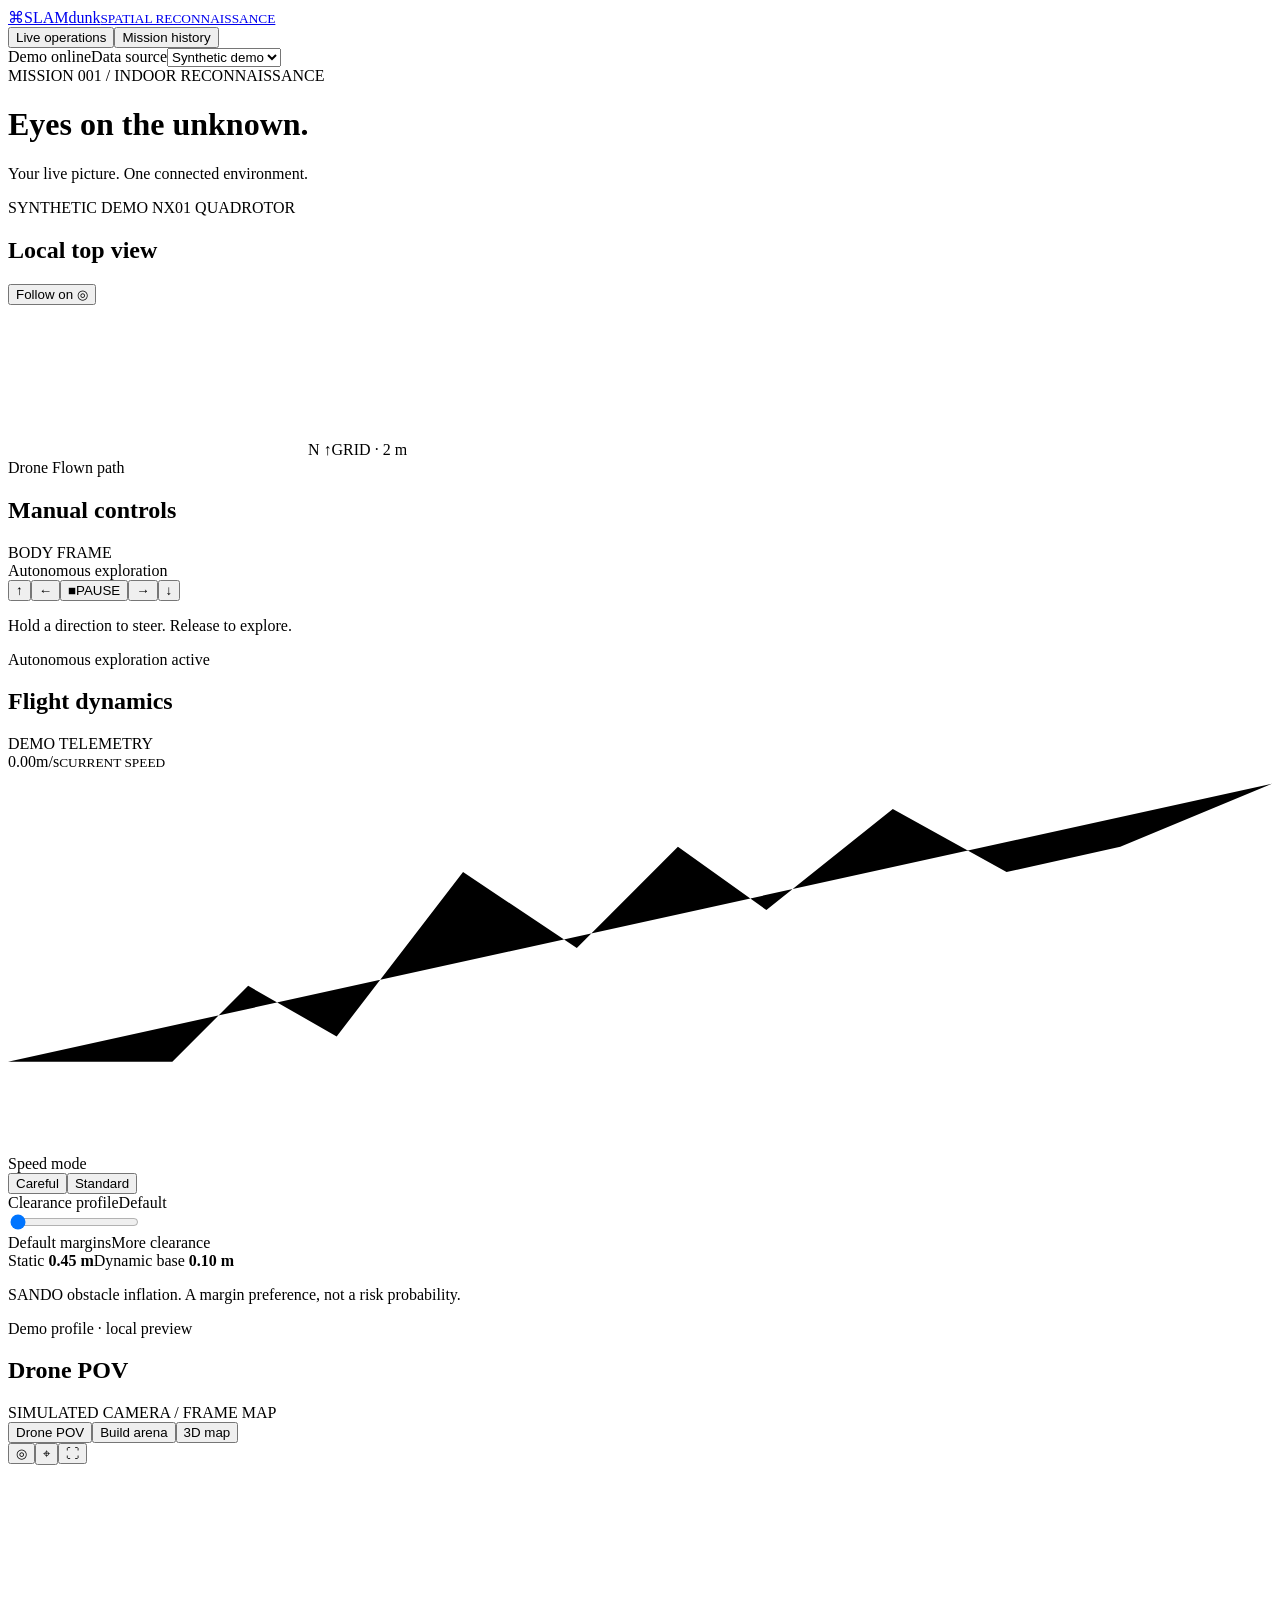
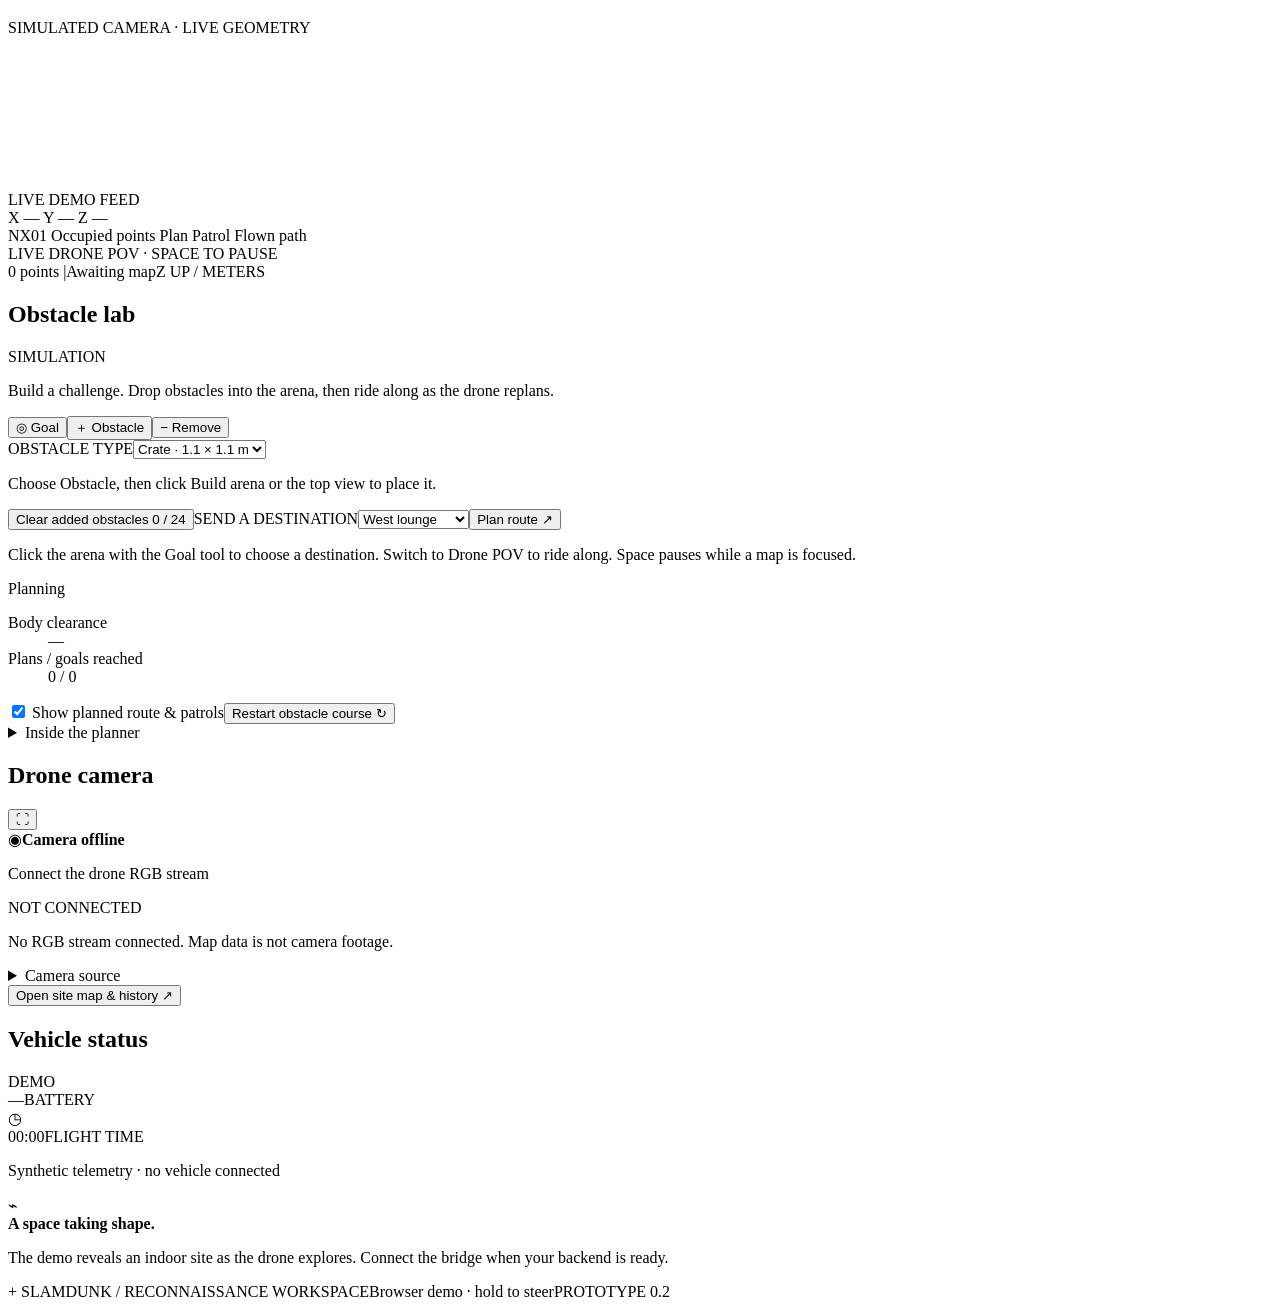
==== integration/slam_dunk_bridge/slam_dunk_bridge/web/dashboard.html @ e77dd9b2 "demo model" ====
<!doctype html>
<html lang="en">
<head>
  <meta charset="utf-8">
  <meta name="viewport" content="width=device-width, initial-scale=1">
  <meta name="theme-color" content="#101719">
  <title>SLAMdunk · Mission control</title>
  <link rel="stylesheet" href="/styles.css">
</head>
<body>
<div class="app-shell">
  <header class="app-header">
    <a class="brand" href="/" aria-label="SLAMdunk mission control home"><span class="brand-symbol" aria-hidden="true">⌘</span><span>SLAM<span class="brand-light">dunk</span><small>SPATIAL RECONNAISSANCE</small></span></a>
    <nav class="view-nav" aria-label="Mission views"><button id="live-tab" class="nav-tab active" aria-pressed="true">Live operations</button><button id="history-tab" class="nav-tab" aria-pressed="false">Mission history <span class="nav-dot"></span></button></nav>
    <div class="header-right"><span id="connection" class="connection"><i></i> Demo online</span><label class="source-select"><span class="sr-only">Data source</span><select id="source"><option value="demo">Synthetic demo</option><option value="live">Live bridge</option></select></label></div>
  </header>

  <div class="mission-heading"><div><div class="eyebrow"><span class="lime-dot"></span> MISSION 001 <span class="slash">/</span> INDOOR RECONNAISSANCE</div><h1 id="screen-title">Eyes on the unknown.</h1><p id="screen-subtitle">Your live picture. One connected environment.</p></div><div class="mission-badges"><span class="badge demo-badge" id="source-badge">SYNTHETIC DEMO</span><span class="badge"><i class="vehicle-dot"></i> NX01 <span class="muted">QUADROTOR</span></span></div></div>

  <main id="live-screen" class="live-layout" aria-label="Live operations">
    <aside class="left-column">
      <section class="panel top-panel"><div class="panel-heading"><h2>Local top view</h2><button id="top-follow" class="text-button" aria-pressed="true">Follow on <span>◎</span></button></div><div class="top-canvas-wrap"><canvas id="top-canvas" tabindex="0" aria-label="Overhead map. Click to use the selected goal or obstacle tool; drag to pan; scroll to zoom."></canvas><span class="canvas-corner">N ↑</span><span class="scale-label">GRID · 2 m</span></div><div class="panel-foot"><span><i class="legend-dot coral"></i> Drone</span><span><i class="legend-line"></i> Flown path</span></div></section>
      <section class="panel controls-panel"><div class="panel-heading"><h2>Manual controls</h2><span class="tiny muted">BODY FRAME</span></div><div class="steering-mode"><span class="lime-dot"></span><span id="exploration-mode">Autonomous exploration</span></div><div class="dpad" role="group" aria-label="Directional movement controls"><button data-direction="forward" class="move forward" aria-label="Move forward">↑</button><button data-direction="left" class="move left" aria-label="Move left">←</button><button id="stop" class="stop" aria-label="Pause exploration"><span aria-hidden="true">&#9632;</span><span id="pause-label">PAUSE</span></button><button data-direction="right" class="move right" aria-label="Move right">→</button><button data-direction="backward" class="move backward" aria-label="Move backward">↓</button></div><p class="control-help" id="control-help">Hold a direction to steer. Release to explore.</p><div id="command-status" class="command-status" role="status" aria-live="polite">Autonomous exploration active</div></section>
      <section class="panel speed-panel"><div class="panel-heading"><h2>Flight dynamics</h2><span class="tiny muted" id="speed-source">DEMO TELEMETRY</span></div><div class="speed-reading"><span id="speed">0.00</span><span class="speed-unit">m/s<small>CURRENT SPEED</small></span><svg viewBox="0 0 100 30" aria-hidden="true"><path d="M0 23 H13 L19 17 L26 21 L36 8 L45 14 L53 6 L60 11 L70 3 L79 8 L88 6 L100 1"/></svg></div><div class="control-row"><span>Speed mode</span><div class="segmented small" role="group" aria-label="Preferred demo speed"><button id="speed-slow" class="selected" aria-pressed="true">Careful</button><button id="speed-standard" aria-pressed="false">Standard</button></div></div><div class="margin-heading"><label for="margin">Clearance profile</label><output id="margin-value" for="margin">Default</output></div><input id="margin" type="range" min="0" max="100" value="0" step="1" aria-describedby="margin-description"><div class="range-labels"><span>Default margins</span><span>More clearance</span></div><div class="margin-values"><span>Static <strong id="static-margin">0.45 m</strong></span><span>Dynamic base <strong id="dynamic-margin">0.10 m</strong></span></div><p id="margin-description" class="microcopy">SANDO obstacle inflation. A margin preference, not a risk probability.</p><span id="profile-status" class="profile-status">Demo profile · local preview</span></section>
    </aside>

    <section class="panel main-viewer" id="main-viewer-panel"><div class="panel-heading viewer-heading"><div><h2 id="viewer-title">Drone POV</h2><span class="tiny muted"><span id="viewer-kind">SIMULATED CAMERA</span> <span class="slash">/</span> FRAME <span id="frame">MAP</span></span></div><div class="viewer-toolbar"><div class="segmented small" id="simulation-views" role="group" aria-label="Simulation view"><button id="view-pov" class="selected" aria-pressed="true">Drone POV</button><button id="view-arena" aria-pressed="false">Build arena</button><button id="view-map" aria-pressed="false">3D map</button></div><button id="main-follow" class="icon-button active" aria-pressed="true" title="Follow drone" aria-label="Follow drone">◎</button><button id="main-fit" class="icon-button" title="Fit map" aria-label="Fit main map">⌖</button><button id="main-fullscreen" class="icon-button" title="Expand viewer" aria-label="Expand main viewer">⛶</button></div></div><div class="main-canvas-wrap" id="main-canvas-wrap"><canvas id="pov-canvas" tabindex="0" aria-label="Synthetic first-person drone view rendered from the obstacle simulation"></canvas><div id="pov-label" class="pov-label">SIMULATED CAMERA · LIVE GEOMETRY</div><canvas id="main-canvas" tabindex="0" aria-label="Interactive three dimensional map. Drag to orbit; shift drag to pan; scroll to zoom. Arrow keys orbit when focused."></canvas><div class="scene-chip"><i></i><span id="scene-state">LIVE DEMO FEED</span></div><div class="coordinate-chip" id="coordinates">X — <span>Y —</span> Z —</div><div id="empty-state" class="empty-state" hidden><span>◎</span><h3>Waiting for geometry</h3><p>Map and drone updates will appear here.</p></div><div class="scene-legend"><span><i class="legend-dot coral"></i> NX01</span><span><i class="legend-dot mint"></i> Occupied points</span><span><i class="legend-dot" style="background:#78dbea"></i> Plan</span><span><i class="legend-dot" style="background:#ffbd6b"></i> Patrol</span><span><i class="legend-line"></i> Flown path</span></div><div class="orbit-hint" id="viewer-hint">LIVE DRONE POV · SPACE TO PAUSE</div></div><div class="viewer-footer"><span><i class="lime-dot"></i> <span id="point-count">0</span> points <span class="footer-divider">|</span><span id="map-freshness">Awaiting map</span></span><span class="tiny">Z UP <span class="slash">/</span> METERS</span></div></section>

    <aside class="right-column">
      <section class="panel planner-panel" id="planner-panel"><div class="panel-heading"><h2>Obstacle lab</h2><span class="badge demo-badge">SIMULATION</span></div><div class="planner-content"><p class="planner-intro">Build a challenge. Drop obstacles into the arena, then ride along as the drone replans.</p><div class="editor-tools" role="group" aria-label="Arena editing tool"><button id="tool-goal" class="selected" aria-pressed="true">◎ Goal</button><button id="tool-add" aria-pressed="false">＋ Obstacle</button><button id="tool-remove" aria-pressed="false">− Remove</button></div><label for="obstacle-kind" class="tiny muted">OBSTACLE TYPE</label><select id="obstacle-kind"><option value="crate">Crate · 1.1 × 1.1 m</option><option value="barrier">Barrier · 3 × 0.6 m</option></select><p class="microcopy" id="editor-help">Choose Obstacle, then click Build arena or the top view to place it.</p><button id="clear-obstacles" class="wide-link">Clear added obstacles <span id="obstacle-count">0 / 24</span></button><label for="mission-goal" class="tiny muted">SEND A DESTINATION</label><select id="mission-goal"><option value="1">West lounge</option><option value="2">North passage</option><option value="3">East workshop</option><option value="4">South storage</option><option value="5">South passage</option></select><button id="send-goal" class="lab-primary">Plan route ↗</button><p class="microcopy">Click the arena with the Goal tool to choose a destination. Switch to Drone POV to ride along. Space pauses while a map is focused.</p><div class="planner-status" id="planner-status" role="status">Planning</div><dl class="planner-metrics"><div><dt>Body clearance</dt><dd id="planner-clearance">—</dd></div><div><dt>Plans / goals reached</dt><dd id="planner-count">0 / 0</dd></div></dl><label class="planner-toggle"><input id="show-plan" type="checkbox" checked> Show planned route &amp; patrols</label><button id="reset-lab" class="wide-link">Restart obstacle course <span>↻</span></button><details class="planner-math"><summary>Inside the planner</summary><p>Inflated A* finds a spatial route. Cubic segments use p(u) = p₀ + (3u² − 2u³)Δp, with duration bounded by velocity, acceleration and jerk. Swept checks preview moving obstacles 0.7 s ahead. Synthetic patrols yield when the vehicle enters their clearance boundary.</p><p>SANDO math approximation in 2D at flight altitude. Stop-to-stop segments have acceleration discontinuities at joins. This browser does not run the ROS/Gurobi optimizer.</p></details></div></section>
      <section class="panel camera-panel"><div class="panel-heading"><h2>Drone camera</h2><button id="camera-fullscreen" class="icon-button" aria-label="Expand drone camera">&#9974;</button></div><div class="camera-view" id="camera-view"><img id="camera-image" alt="Drone RGB camera stream" hidden><div id="camera-empty" class="camera-empty"><span aria-hidden="true">&#9673;</span><strong>Camera offline</strong><p>Connect the drone RGB stream</p></div><span id="camera-state" class="camera-state" role="status">NOT CONNECTED</span></div><p id="camera-note" class="camera-note">No RGB stream connected. Map data is not camera footage.</p><details class="camera-config"><summary>Camera source</summary><form id="camera-form"><label for="camera-url">RGB stream URL</label><input id="camera-url" type="url" placeholder="http://robot:8081/stream?topic=..." maxlength="2048"><div><button id="camera-connect" type="submit">Connect feed</button><button id="camera-disconnect" type="button">Disconnect</button></div></form></details><button id="open-history" class="wide-link">Open site map &amp; history <span>&#8599;</span></button></section>
      <section class="panel vehicle-panel"><div class="panel-heading"><h2>Vehicle status</h2><span class="vehicle-indicator" id="vehicle-status">DEMO</span></div><div class="battery-row"><span class="battery-icon" aria-hidden="true"><i id="battery-fill"></i></span><div><span class="metric" id="battery">—</span><span class="metric-caption">BATTERY</span></div></div><div class="vehicle-divider"></div><div class="flight-row"><span class="clock-icon" aria-hidden="true">◷</span><div><span class="metric time-metric" id="flight-time">00:00</span><span class="metric-caption">FLIGHT TIME</span></div></div><p class="microcopy" id="vehicle-note">Synthetic telemetry · no vehicle connected</p></section>
      <section class="connection-note"><span class="note-icon">⌁</span><div><strong id="data-title">A space taking shape.</strong><p id="data-note">The demo reveals an indoor site as the drone explores. Connect the bridge when your backend is ready.</p></div></section>
    </aside>
  </main>

  <main id="history-screen" class="history-layout" aria-label="Mission history" hidden>
    <section class="panel history-viewer" id="history-viewer-panel"><div class="panel-heading viewer-heading"><div><h2>Recorded environment</h2><span class="tiny muted">SAMPLED OCCUPANCY <span class="slash">/</span> SESSION HISTORY</span></div><div class="viewer-toolbar"><div class="segmented small"><button id="history-2d" class="selected" aria-pressed="true">2D</button><button id="history-3d" aria-pressed="false">3D</button></div><button id="history-fit" class="icon-button" aria-label="Fit history map">⌖</button><button id="history-fullscreen" class="icon-button" aria-label="Expand history map">⛶</button></div></div><div class="history-canvas-wrap"><canvas id="history-canvas" tabindex="0" aria-label="Historical map synchronized with the mission timeline. Drag to pan or orbit; scroll to zoom."></canvas><span id="history-chip" class="scene-chip">LATEST RECORDED FRAME</span><div class="scene-legend"><span><i class="legend-dot coral"></i> Recorded pose</span><span><i class="legend-line"></i> Flown path</span></div></div><div class="timeline"><div class="timeline-heading"><div><span class="tiny muted">MISSION TIMELINE</span><strong id="replay-time">00:00</strong></div><button id="return-live" class="text-button">Return to live ↗</button></div><input id="timeline" type="range" min="0" max="1" value="1" step="1" aria-label="Replay timestamp"><div class="timeline-ticks"><span>SESSION START</span><span id="history-duration">00:00 recorded</span><span>LATEST FRAME</span></div><div class="playback-controls"><button id="playback" class="play-button" aria-label="Play recorded mission">▶ <span>Play recording</span></button><span id="recording-count">0 recorded frames</span><span class="recording-label"><i class="lime-dot"></i> Recording locally</span></div></div></section>
    <aside class="history-sidebar"><section class="panel history-details"><div class="panel-heading"><h2>Frame details</h2><span class="tiny muted">NX01</span></div><dl><div><dt>Timestamp</dt><dd id="detail-time">—</dd></div><div><dt>Position · meters</dt><dd id="detail-position">—</dd></div><div><dt>Recorded points</dt><dd id="detail-points">0</dd></div><div><dt>Coordinate frame</dt><dd id="detail-frame">map</dd></div><div><dt>Source</dt><dd id="detail-source">Synthetic demo</dd></div></dl></section><section class="history-explainer"><span class="history-number">01 /</span><h3>Every turn.<br>A clearer picture.</h3><p>Scrub through this session to inspect the environment and the drone’s recorded path together.</p><p>History is bounded to this browser session. Recorded occupancy can include objects that later moved.</p><span class="badge">GEOMETRY REPLAY · NO CAMERA VIDEO</span></section></aside>
  </main>

  <footer class="app-footer"><span><span class="footer-cross">+</span> SLAMDUNK <span class="footer-divider">/</span> RECONNAISSANCE WORKSPACE</span><span id="footer-status">Browser demo · hold to steer</span><span class="footer-version">PROTOTYPE 0.2</span></footer>
</div>
<div id="toast" class="toast" role="status" aria-live="polite" hidden></div>
<script type="module" src="/app.mjs"></script>
</body>
</html>
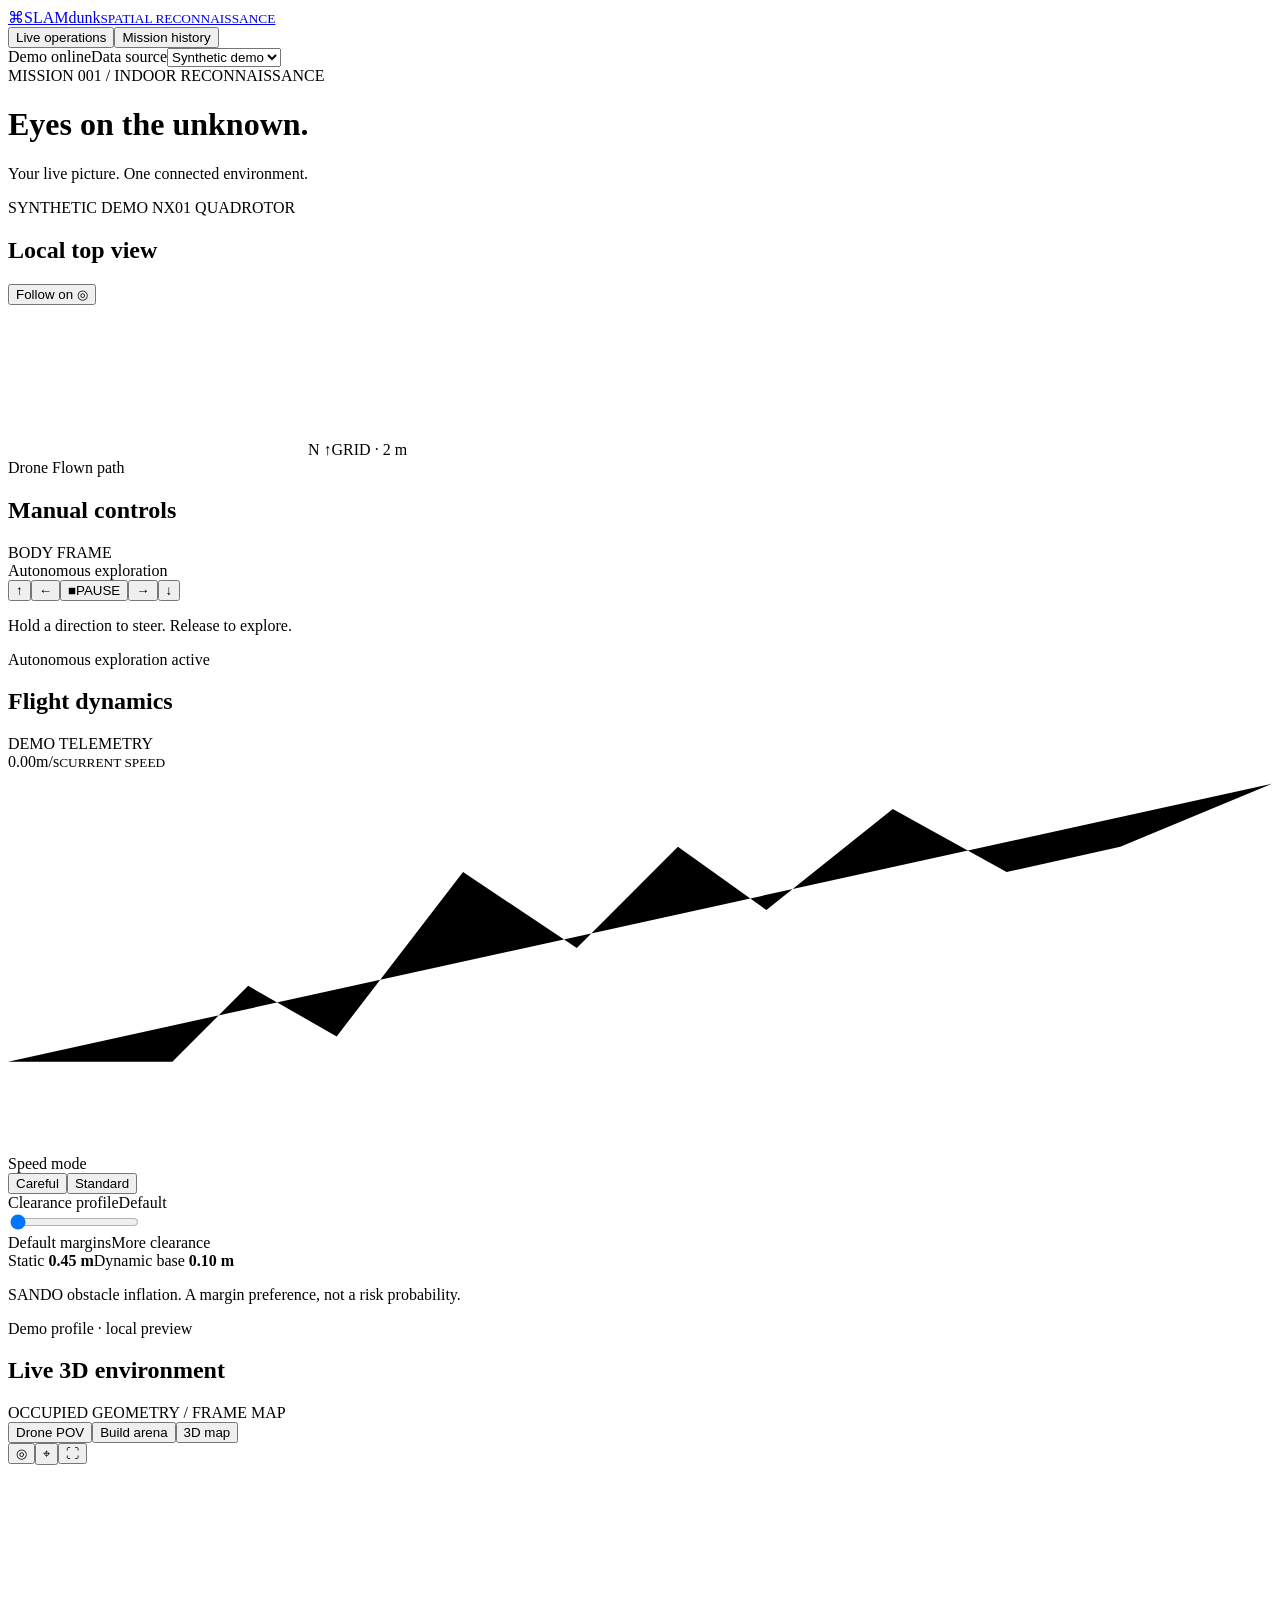
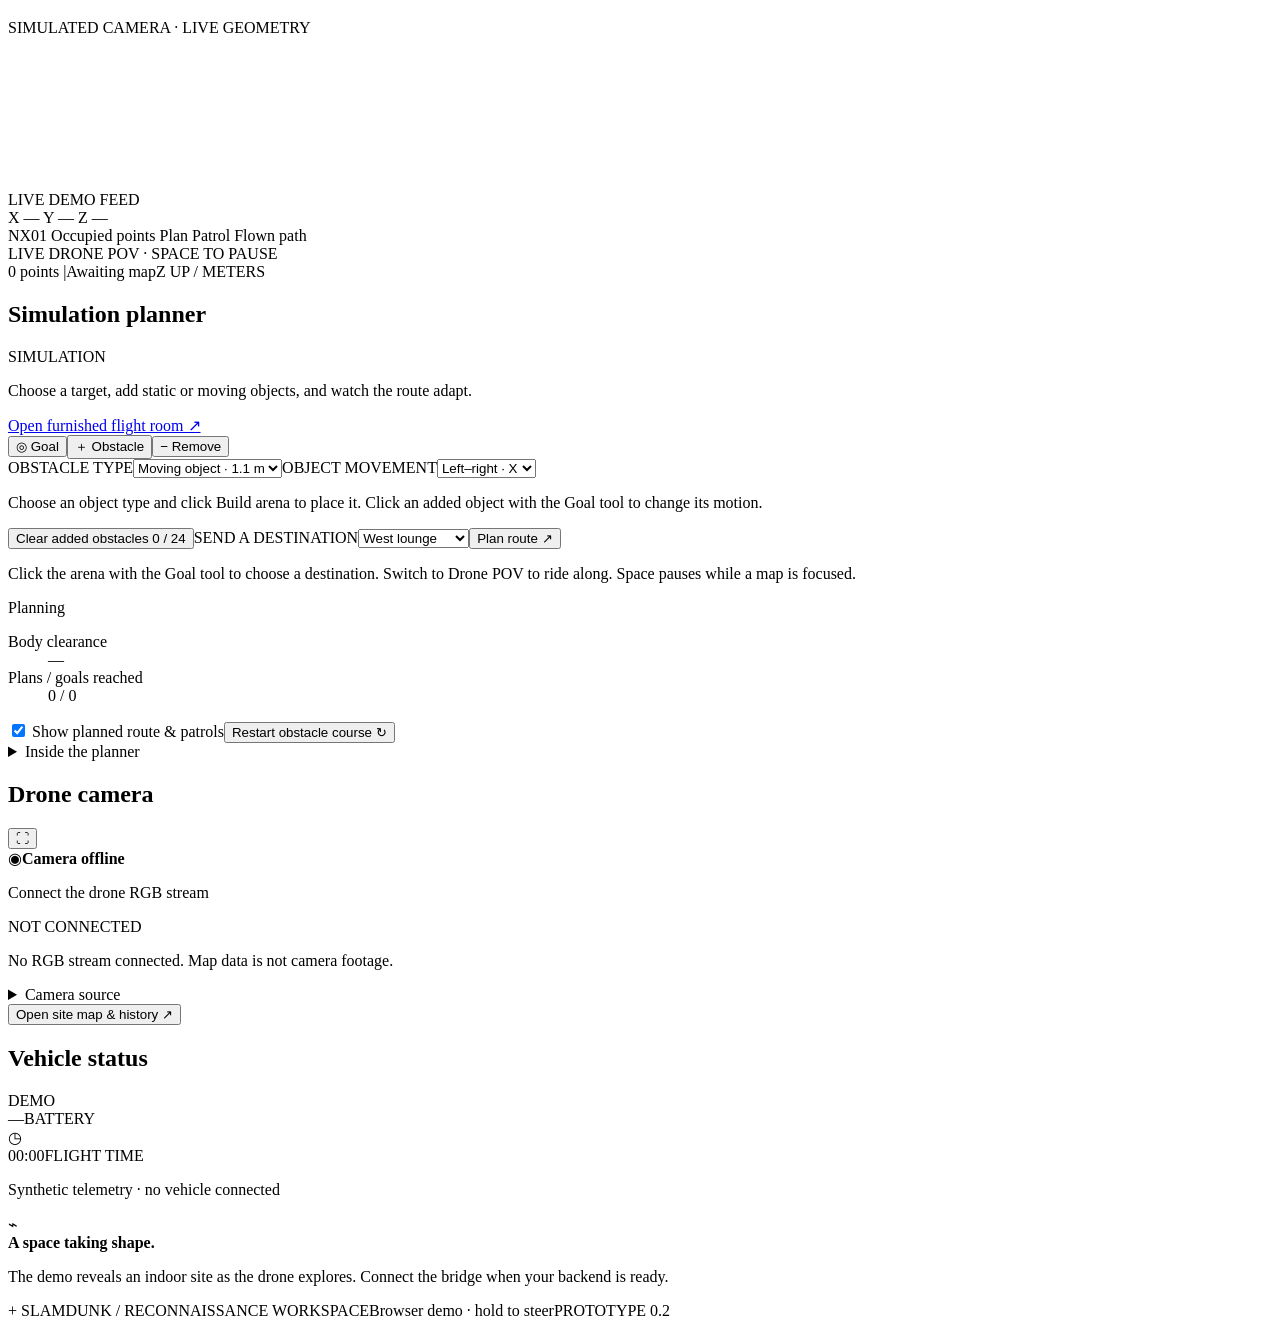
==== commit 27572160: "Combine Nachi dashboard with Rishi simulation and exploration" ====
--- a/integration/slam_dunk_bridge/slam_dunk_bridge/web/dashboard.html
+++ b/integration/slam_dunk_bridge/slam_dunk_bridge/web/dashboard.html
@@ -24,11 +24,11 @@
       <section class="panel speed-panel"><div class="panel-heading"><h2>Flight dynamics</h2><span class="tiny muted" id="speed-source">DEMO TELEMETRY</span></div><div class="speed-reading"><span id="speed">0.00</span><span class="speed-unit">m/s<small>CURRENT SPEED</small></span><svg viewBox="0 0 100 30" aria-hidden="true"><path d="M0 23 H13 L19 17 L26 21 L36 8 L45 14 L53 6 L60 11 L70 3 L79 8 L88 6 L100 1"/></svg></div><div class="control-row"><span>Speed mode</span><div class="segmented small" role="group" aria-label="Preferred demo speed"><button id="speed-slow" class="selected" aria-pressed="true">Careful</button><button id="speed-standard" aria-pressed="false">Standard</button></div></div><div class="margin-heading"><label for="margin">Clearance profile</label><output id="margin-value" for="margin">Default</output></div><input id="margin" type="range" min="0" max="100" value="0" step="1" aria-describedby="margin-description"><div class="range-labels"><span>Default margins</span><span>More clearance</span></div><div class="margin-values"><span>Static <strong id="static-margin">0.45 m</strong></span><span>Dynamic base <strong id="dynamic-margin">0.10 m</strong></span></div><p id="margin-description" class="microcopy">SANDO obstacle inflation. A margin preference, not a risk probability.</p><span id="profile-status" class="profile-status">Demo profile · local preview</span></section>
     </aside>
 
-    <section class="panel main-viewer" id="main-viewer-panel"><div class="panel-heading viewer-heading"><div><h2 id="viewer-title">Drone POV</h2><span class="tiny muted"><span id="viewer-kind">SIMULATED CAMERA</span> <span class="slash">/</span> FRAME <span id="frame">MAP</span></span></div><div class="viewer-toolbar"><div class="segmented small" id="simulation-views" role="group" aria-label="Simulation view"><button id="view-pov" class="selected" aria-pressed="true">Drone POV</button><button id="view-arena" aria-pressed="false">Build arena</button><button id="view-map" aria-pressed="false">3D map</button></div><button id="main-follow" class="icon-button active" aria-pressed="true" title="Follow drone" aria-label="Follow drone">◎</button><button id="main-fit" class="icon-button" title="Fit map" aria-label="Fit main map">⌖</button><button id="main-fullscreen" class="icon-button" title="Expand viewer" aria-label="Expand main viewer">⛶</button></div></div><div class="main-canvas-wrap" id="main-canvas-wrap"><canvas id="pov-canvas" tabindex="0" aria-label="Synthetic first-person drone view rendered from the obstacle simulation"></canvas><div id="pov-label" class="pov-label">SIMULATED CAMERA · LIVE GEOMETRY</div><canvas id="main-canvas" tabindex="0" aria-label="Interactive three dimensional map. Drag to orbit; shift drag to pan; scroll to zoom. Arrow keys orbit when focused."></canvas><div class="scene-chip"><i></i><span id="scene-state">LIVE DEMO FEED</span></div><div class="coordinate-chip" id="coordinates">X — <span>Y —</span> Z —</div><div id="empty-state" class="empty-state" hidden><span>◎</span><h3>Waiting for geometry</h3><p>Map and drone updates will appear here.</p></div><div class="scene-legend"><span><i class="legend-dot coral"></i> NX01</span><span><i class="legend-dot mint"></i> Occupied points</span><span><i class="legend-dot" style="background:#78dbea"></i> Plan</span><span><i class="legend-dot" style="background:#ffbd6b"></i> Patrol</span><span><i class="legend-line"></i> Flown path</span></div><div class="orbit-hint" id="viewer-hint">LIVE DRONE POV · SPACE TO PAUSE</div></div><div class="viewer-footer"><span><i class="lime-dot"></i> <span id="point-count">0</span> points <span class="footer-divider">|</span><span id="map-freshness">Awaiting map</span></span><span class="tiny">Z UP <span class="slash">/</span> METERS</span></div></section>
+    <section class="panel main-viewer" id="main-viewer-panel"><div class="panel-heading viewer-heading"><div><h2 id="viewer-title">Live 3D environment</h2><span class="tiny muted"><span id="viewer-kind">OCCUPIED GEOMETRY</span> <span class="slash">/</span> FRAME <span id="frame">MAP</span></span></div><div class="viewer-toolbar"><div class="segmented small" id="simulation-views" role="group" aria-label="Simulation view"><button id="view-pov" aria-pressed="false">Drone POV</button><button id="view-arena" aria-pressed="false">Build arena</button><button id="view-map" class="selected" aria-pressed="true">3D map</button></div><button id="main-follow" class="icon-button active" aria-pressed="true" title="Follow drone" aria-label="Follow drone">◎</button><button id="main-fit" class="icon-button" title="Fit map" aria-label="Fit main map">⌖</button><button id="main-fullscreen" class="icon-button" title="Expand viewer" aria-label="Expand main viewer">⛶</button></div></div><div class="main-canvas-wrap" id="main-canvas-wrap"><canvas id="pov-canvas" tabindex="0" aria-label="Synthetic first-person drone view rendered from the obstacle simulation"></canvas><div id="pov-label" class="pov-label">SIMULATED CAMERA · LIVE GEOMETRY</div><canvas id="main-canvas" tabindex="0" aria-label="Interactive three dimensional map. Drag to orbit; shift drag to pan; scroll to zoom. Arrow keys orbit when focused."></canvas><div class="scene-chip"><i></i><span id="scene-state">LIVE DEMO FEED</span></div><div class="coordinate-chip" id="coordinates">X — <span>Y —</span> Z —</div><div id="empty-state" class="empty-state" hidden><span>◎</span><h3>Waiting for geometry</h3><p>Map and drone updates will appear here.</p></div><div class="scene-legend"><span><i class="legend-dot coral"></i> NX01</span><span><i class="legend-dot mint"></i> Occupied points</span><span><i class="legend-dot" style="background:#78dbea"></i> Plan</span><span><i class="legend-dot" style="background:#ffbd6b"></i> Patrol</span><span><i class="legend-line"></i> Flown path</span></div><div class="orbit-hint" id="viewer-hint">LIVE DRONE POV · SPACE TO PAUSE</div></div><div class="viewer-footer"><span><i class="lime-dot"></i> <span id="point-count">0</span> points <span class="footer-divider">|</span><span id="map-freshness">Awaiting map</span></span><span class="tiny">Z UP <span class="slash">/</span> METERS</span></div></section>
 
     <aside class="right-column">
-      <section class="panel planner-panel" id="planner-panel"><div class="panel-heading"><h2>Obstacle lab</h2><span class="badge demo-badge">SIMULATION</span></div><div class="planner-content"><p class="planner-intro">Build a challenge. Drop obstacles into the arena, then ride along as the drone replans.</p><div class="editor-tools" role="group" aria-label="Arena editing tool"><button id="tool-goal" class="selected" aria-pressed="true">◎ Goal</button><button id="tool-add" aria-pressed="false">＋ Obstacle</button><button id="tool-remove" aria-pressed="false">− Remove</button></div><label for="obstacle-kind" class="tiny muted">OBSTACLE TYPE</label><select id="obstacle-kind"><option value="crate">Crate · 1.1 × 1.1 m</option><option value="barrier">Barrier · 3 × 0.6 m</option></select><p class="microcopy" id="editor-help">Choose Obstacle, then click Build arena or the top view to place it.</p><button id="clear-obstacles" class="wide-link">Clear added obstacles <span id="obstacle-count">0 / 24</span></button><label for="mission-goal" class="tiny muted">SEND A DESTINATION</label><select id="mission-goal"><option value="1">West lounge</option><option value="2">North passage</option><option value="3">East workshop</option><option value="4">South storage</option><option value="5">South passage</option></select><button id="send-goal" class="lab-primary">Plan route ↗</button><p class="microcopy">Click the arena with the Goal tool to choose a destination. Switch to Drone POV to ride along. Space pauses while a map is focused.</p><div class="planner-status" id="planner-status" role="status">Planning</div><dl class="planner-metrics"><div><dt>Body clearance</dt><dd id="planner-clearance">—</dd></div><div><dt>Plans / goals reached</dt><dd id="planner-count">0 / 0</dd></div></dl><label class="planner-toggle"><input id="show-plan" type="checkbox" checked> Show planned route &amp; patrols</label><button id="reset-lab" class="wide-link">Restart obstacle course <span>↻</span></button><details class="planner-math"><summary>Inside the planner</summary><p>Inflated A* finds a spatial route. Cubic segments use p(u) = p₀ + (3u² − 2u³)Δp, with duration bounded by velocity, acceleration and jerk. Swept checks preview moving obstacles 0.7 s ahead. Synthetic patrols yield when the vehicle enters their clearance boundary.</p><p>SANDO math approximation in 2D at flight altitude. Stop-to-stop segments have acceleration discontinuities at joins. This browser does not run the ROS/Gurobi optimizer.</p></details></div></section>
-      <section class="panel camera-panel"><div class="panel-heading"><h2>Drone camera</h2><button id="camera-fullscreen" class="icon-button" aria-label="Expand drone camera">&#9974;</button></div><div class="camera-view" id="camera-view"><img id="camera-image" alt="Drone RGB camera stream" hidden><div id="camera-empty" class="camera-empty"><span aria-hidden="true">&#9673;</span><strong>Camera offline</strong><p>Connect the drone RGB stream</p></div><span id="camera-state" class="camera-state" role="status">NOT CONNECTED</span></div><p id="camera-note" class="camera-note">No RGB stream connected. Map data is not camera footage.</p><details class="camera-config"><summary>Camera source</summary><form id="camera-form"><label for="camera-url">RGB stream URL</label><input id="camera-url" type="url" placeholder="http://robot:8081/stream?topic=..." maxlength="2048"><div><button id="camera-connect" type="submit">Connect feed</button><button id="camera-disconnect" type="button">Disconnect</button></div></form></details><button id="open-history" class="wide-link">Open site map &amp; history <span>&#8599;</span></button></section>
+      <section class="panel planner-panel" id="planner-panel"><div class="panel-heading"><h2>Simulation planner</h2><span class="badge demo-badge">SIMULATION</span></div><div class="planner-content"><p class="planner-intro">Choose a target, add static or moving objects, and watch the route adapt.</p><a class="wide-link" href="/flight-room.html">Open furnished flight room ↗</a><div class="editor-tools" role="group" aria-label="Arena editing tool"><button id="tool-goal" class="selected" aria-pressed="true">◎ Goal</button><button id="tool-add" aria-pressed="false">＋ Obstacle</button><button id="tool-remove" aria-pressed="false">− Remove</button></div><label for="obstacle-kind" class="tiny muted">OBSTACLE TYPE</label><select id="obstacle-kind"><option value="moving">Moving object · 1.1 m</option><option value="crate">Crate · 1.1 × 1.1 m</option><option value="barrier">Barrier · 3 × 0.6 m</option></select><label for="movement-axis" class="tiny muted">OBJECT MOVEMENT</label><select id="movement-axis"><option value="x">Left–right · X</option><option value="y">Up–down · Y</option></select><p class="microcopy" id="editor-help">Choose an object type and click Build arena to place it. Click an added object with the Goal tool to change its motion.</p><div id="selected-object" hidden><strong id="selected-object-label">Selected object</strong><div class="editor-tools"><button id="selected-motion-x">Move X ↔</button><button id="selected-motion-y">Move Y ↕</button><button id="deselect-object" aria-label="Deselect object">×</button></div></div><button id="clear-obstacles" class="wide-link">Clear added obstacles <span id="obstacle-count">0 / 24</span></button><label for="mission-goal" class="tiny muted">SEND A DESTINATION</label><select id="mission-goal"><option value="1">West lounge</option><option value="2">North passage</option><option value="3">East workshop</option><option value="4">South storage</option><option value="5">South passage</option></select><button id="send-goal" class="lab-primary">Plan route ↗</button><p class="microcopy">Click the arena with the Goal tool to choose a destination. Switch to Drone POV to ride along. Space pauses while a map is focused.</p><div class="planner-status" id="planner-status" role="status">Planning</div><dl class="planner-metrics"><div><dt>Body clearance</dt><dd id="planner-clearance">—</dd></div><div><dt>Plans / goals reached</dt><dd id="planner-count">0 / 0</dd></div></dl><label class="planner-toggle"><input id="show-plan" type="checkbox" checked> Show planned route &amp; patrols</label><button id="reset-lab" class="wide-link">Restart obstacle course <span>↻</span></button><details class="planner-math"><summary>Inside the planner</summary><p>Inflated A* finds a spatial route. Cubic segments use p(u) = p₀ + (3u² − 2u³)Δp, with duration bounded by velocity, acceleration and jerk. Swept checks preview moving obstacles 0.7 s ahead. Synthetic patrols yield when the vehicle enters their clearance boundary.</p><p>SANDO math approximation in 2D at flight altitude. Stop-to-stop segments have acceleration discontinuities at joins. This browser does not run the ROS/Gurobi optimizer.</p></details></div></section>
+      <section class="panel exploration-panel" id="exploration-panel" hidden><div class="panel-heading"><h2>Live exploration</h2><span class="tiny muted" id="exploration-state">WAITING</span></div><div class="planner-content"><p id="exploration-reason" class="microcopy"></p><dl class="planner-metrics"><div><dt>Frontier cells</dt><dd id="exploration-frontiers">?</dd></div><div><dt>Reachable cells</dt><dd id="exploration-reachable">?</dd></div><div><dt>Unknown voxels</dt><dd id="exploration-unknown">?</dd></div></dl><p id="exploration-scope" class="microcopy"></p></div></section><section class="panel camera-panel"><div class="panel-heading"><h2>Drone camera</h2><button id="camera-fullscreen" class="icon-button" aria-label="Expand drone camera">&#9974;</button></div><div class="camera-view" id="camera-view"><img id="camera-image" alt="Drone RGB camera stream" hidden><div id="camera-empty" class="camera-empty"><span aria-hidden="true">&#9673;</span><strong>Camera offline</strong><p>Connect the drone RGB stream</p></div><span id="camera-state" class="camera-state" role="status">NOT CONNECTED</span></div><p id="camera-note" class="camera-note">No RGB stream connected. Map data is not camera footage.</p><details class="camera-config"><summary>Camera source</summary><form id="camera-form"><label for="camera-url">RGB stream URL</label><input id="camera-url" type="url" placeholder="http://robot:8081/stream?topic=..." maxlength="2048"><div><button id="camera-connect" type="submit">Connect feed</button><button id="camera-disconnect" type="button">Disconnect</button></div></form></details><button id="open-history" class="wide-link">Open site map &amp; history <span>&#8599;</span></button></section>
       <section class="panel vehicle-panel"><div class="panel-heading"><h2>Vehicle status</h2><span class="vehicle-indicator" id="vehicle-status">DEMO</span></div><div class="battery-row"><span class="battery-icon" aria-hidden="true"><i id="battery-fill"></i></span><div><span class="metric" id="battery">—</span><span class="metric-caption">BATTERY</span></div></div><div class="vehicle-divider"></div><div class="flight-row"><span class="clock-icon" aria-hidden="true">◷</span><div><span class="metric time-metric" id="flight-time">00:00</span><span class="metric-caption">FLIGHT TIME</span></div></div><p class="microcopy" id="vehicle-note">Synthetic telemetry · no vehicle connected</p></section>
       <section class="connection-note"><span class="note-icon">⌁</span><div><strong id="data-title">A space taking shape.</strong><p id="data-note">The demo reveals an indoor site as the drone explores. Connect the bridge when your backend is ready.</p></div></section>
     </aside>
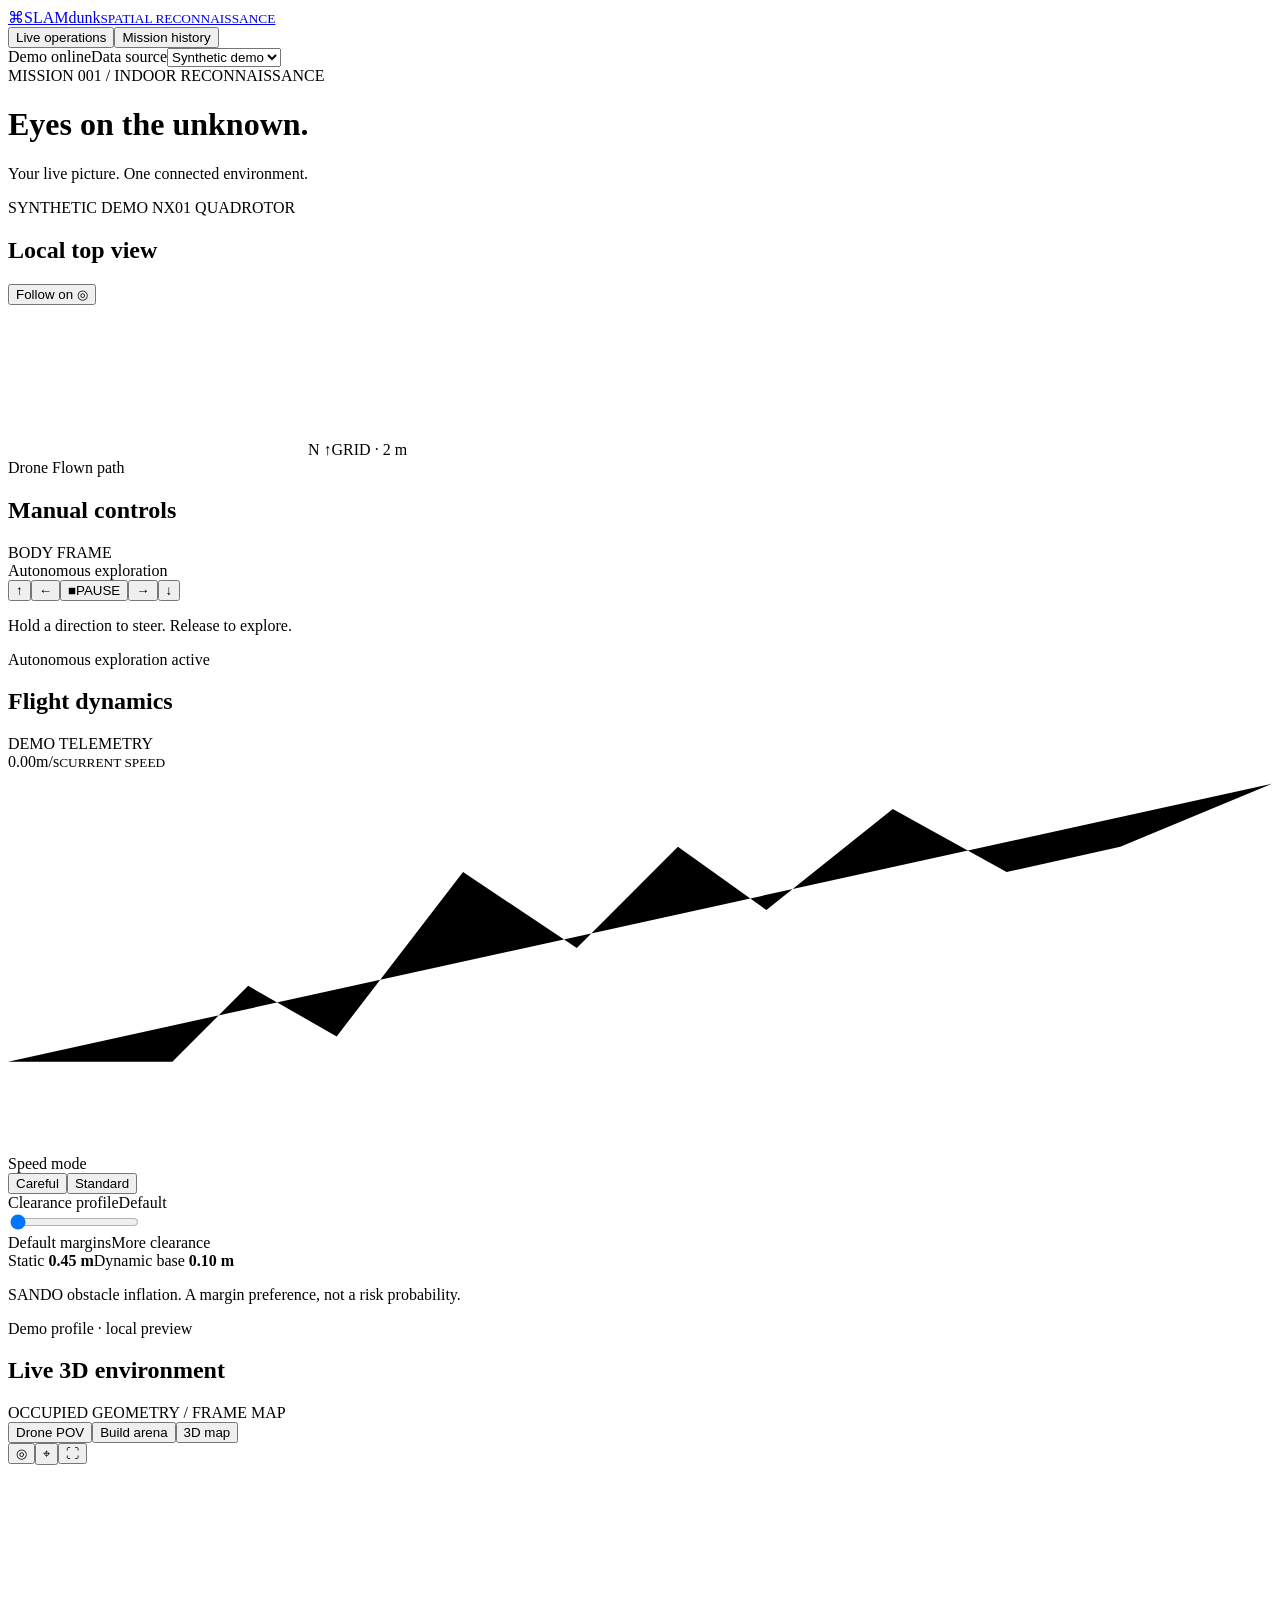
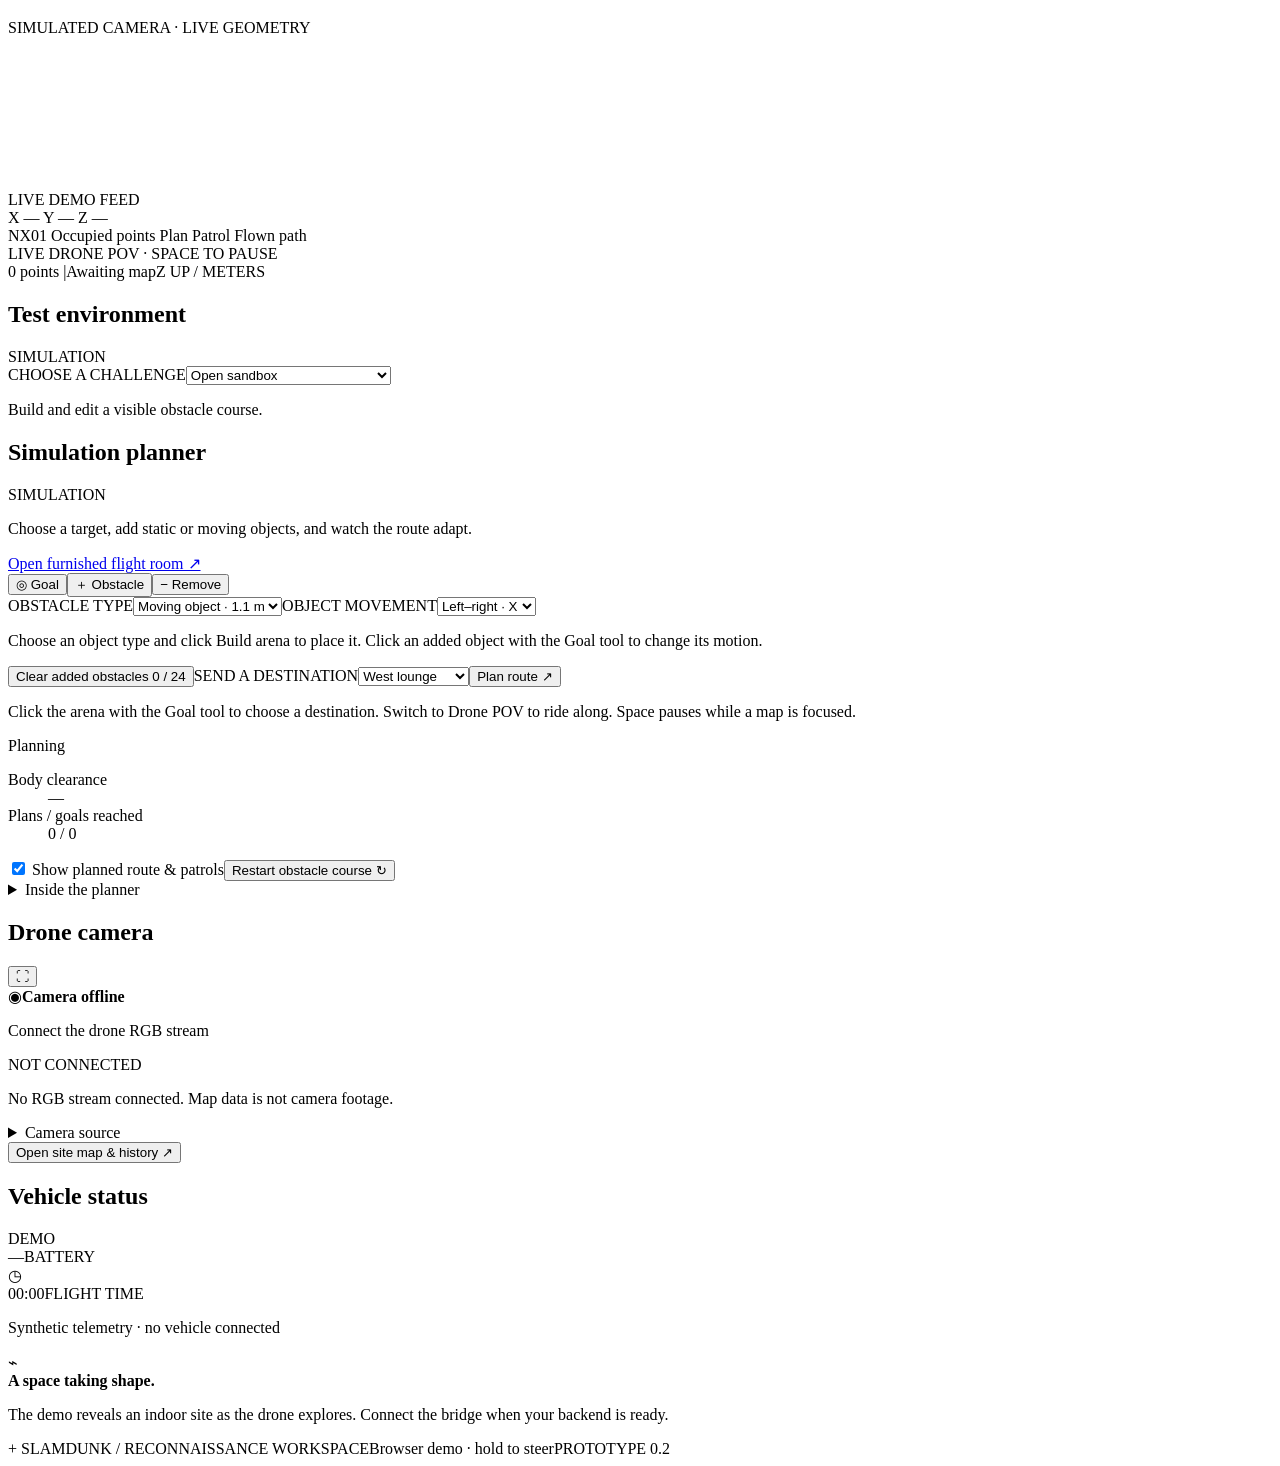
==== commit 918e7e1f: "Add hidden exploration environments with sensor-built maps" ====
--- a/integration/slam_dunk_bridge/slam_dunk_bridge/web/dashboard.html
+++ b/integration/slam_dunk_bridge/slam_dunk_bridge/web/dashboard.html
@@ -27,6 +27,7 @@
     <section class="panel main-viewer" id="main-viewer-panel"><div class="panel-heading viewer-heading"><div><h2 id="viewer-title">Live 3D environment</h2><span class="tiny muted"><span id="viewer-kind">OCCUPIED GEOMETRY</span> <span class="slash">/</span> FRAME <span id="frame">MAP</span></span></div><div class="viewer-toolbar"><div class="segmented small" id="simulation-views" role="group" aria-label="Simulation view"><button id="view-pov" aria-pressed="false">Drone POV</button><button id="view-arena" aria-pressed="false">Build arena</button><button id="view-map" class="selected" aria-pressed="true">3D map</button></div><button id="main-follow" class="icon-button active" aria-pressed="true" title="Follow drone" aria-label="Follow drone">◎</button><button id="main-fit" class="icon-button" title="Fit map" aria-label="Fit main map">⌖</button><button id="main-fullscreen" class="icon-button" title="Expand viewer" aria-label="Expand main viewer">⛶</button></div></div><div class="main-canvas-wrap" id="main-canvas-wrap"><canvas id="pov-canvas" tabindex="0" aria-label="Synthetic first-person drone view rendered from the obstacle simulation"></canvas><div id="pov-label" class="pov-label">SIMULATED CAMERA · LIVE GEOMETRY</div><canvas id="main-canvas" tabindex="0" aria-label="Interactive three dimensional map. Drag to orbit; shift drag to pan; scroll to zoom. Arrow keys orbit when focused."></canvas><div class="scene-chip"><i></i><span id="scene-state">LIVE DEMO FEED</span></div><div class="coordinate-chip" id="coordinates">X — <span>Y —</span> Z —</div><div id="empty-state" class="empty-state" hidden><span>◎</span><h3>Waiting for geometry</h3><p>Map and drone updates will appear here.</p></div><div class="scene-legend"><span><i class="legend-dot coral"></i> NX01</span><span><i class="legend-dot mint"></i> Occupied points</span><span><i class="legend-dot" style="background:#78dbea"></i> Plan</span><span><i class="legend-dot" style="background:#ffbd6b"></i> Patrol</span><span><i class="legend-line"></i> Flown path</span></div><div class="orbit-hint" id="viewer-hint">LIVE DRONE POV · SPACE TO PAUSE</div></div><div class="viewer-footer"><span><i class="lime-dot"></i> <span id="point-count">0</span> points <span class="footer-divider">|</span><span id="map-freshness">Awaiting map</span></span><span class="tiny">Z UP <span class="slash">/</span> METERS</span></div></section>
 
     <aside class="right-column">
+      <section class="panel environment-panel" id="environment-panel"><div class="panel-heading"><h2>Test environment</h2><span class="badge demo-badge">SIMULATION</span></div><div class="planner-content"><label for="environment" class="tiny muted">CHOOSE A CHALLENGE</label><select id="environment"><option value="sandbox">Open sandbox</option><option value="A">Unknown A · passages</option><option value="B">Unknown B · warehouse</option><option value="C">Unknown C · moving obstacles</option></select><p id="environment-challenge" class="microcopy">Build and edit a visible obstacle course.</p><div id="unknown-controls" hidden><button id="begin-exploration" class="lab-primary">Begin exploration ▶</button><div class="planner-status" id="survey-status" role="status">Unknown map · waiting to begin</div><dl class="planner-metrics"><div><dt>Observed area</dt><dd id="survey-area">0 m²</dd></div><div><dt>Test bounds observed</dt><dd id="survey-coverage">0%</dd></div><div><dt>Frontier cells</dt><dd id="survey-frontiers">0</dd></div><div><dt>Range scans</dt><dd id="survey-scans">0</dd></div></dl><div class="survey-progress"><i id="survey-progress"></i></div><p class="microcopy">Dark space is unknown. Mint tiles show observed free space; points show sensed obstacles. Only sensed moving objects appear. Click observed free space in the top view to guide the drone.</p><button id="reset-survey" class="wide-link">Reset this environment ↻</button><p class="microcopy">Browser range-sensor simulation · 4.5 m range. Surveyed space is retained for this run; historical moving-object hits can remain in History.</p></div></div></section>
       <section class="panel planner-panel" id="planner-panel"><div class="panel-heading"><h2>Simulation planner</h2><span class="badge demo-badge">SIMULATION</span></div><div class="planner-content"><p class="planner-intro">Choose a target, add static or moving objects, and watch the route adapt.</p><a class="wide-link" href="/flight-room.html">Open furnished flight room ↗</a><div class="editor-tools" role="group" aria-label="Arena editing tool"><button id="tool-goal" class="selected" aria-pressed="true">◎ Goal</button><button id="tool-add" aria-pressed="false">＋ Obstacle</button><button id="tool-remove" aria-pressed="false">− Remove</button></div><label for="obstacle-kind" class="tiny muted">OBSTACLE TYPE</label><select id="obstacle-kind"><option value="moving">Moving object · 1.1 m</option><option value="crate">Crate · 1.1 × 1.1 m</option><option value="barrier">Barrier · 3 × 0.6 m</option></select><label for="movement-axis" class="tiny muted">OBJECT MOVEMENT</label><select id="movement-axis"><option value="x">Left–right · X</option><option value="y">Up–down · Y</option></select><p class="microcopy" id="editor-help">Choose an object type and click Build arena to place it. Click an added object with the Goal tool to change its motion.</p><div id="selected-object" hidden><strong id="selected-object-label">Selected object</strong><div class="editor-tools"><button id="selected-motion-x">Move X ↔</button><button id="selected-motion-y">Move Y ↕</button><button id="deselect-object" aria-label="Deselect object">×</button></div></div><button id="clear-obstacles" class="wide-link">Clear added obstacles <span id="obstacle-count">0 / 24</span></button><label for="mission-goal" class="tiny muted">SEND A DESTINATION</label><select id="mission-goal"><option value="1">West lounge</option><option value="2">North passage</option><option value="3">East workshop</option><option value="4">South storage</option><option value="5">South passage</option></select><button id="send-goal" class="lab-primary">Plan route ↗</button><p class="microcopy">Click the arena with the Goal tool to choose a destination. Switch to Drone POV to ride along. Space pauses while a map is focused.</p><div class="planner-status" id="planner-status" role="status">Planning</div><dl class="planner-metrics"><div><dt>Body clearance</dt><dd id="planner-clearance">—</dd></div><div><dt>Plans / goals reached</dt><dd id="planner-count">0 / 0</dd></div></dl><label class="planner-toggle"><input id="show-plan" type="checkbox" checked> Show planned route &amp; patrols</label><button id="reset-lab" class="wide-link">Restart obstacle course <span>↻</span></button><details class="planner-math"><summary>Inside the planner</summary><p>Inflated A* finds a spatial route. Cubic segments use p(u) = p₀ + (3u² − 2u³)Δp, with duration bounded by velocity, acceleration and jerk. Swept checks preview moving obstacles 0.7 s ahead. Synthetic patrols yield when the vehicle enters their clearance boundary.</p><p>SANDO math approximation in 2D at flight altitude. Stop-to-stop segments have acceleration discontinuities at joins. This browser does not run the ROS/Gurobi optimizer.</p></details></div></section>
       <section class="panel exploration-panel" id="exploration-panel" hidden><div class="panel-heading"><h2>Live exploration</h2><span class="tiny muted" id="exploration-state">WAITING</span></div><div class="planner-content"><p id="exploration-reason" class="microcopy"></p><dl class="planner-metrics"><div><dt>Frontier cells</dt><dd id="exploration-frontiers">?</dd></div><div><dt>Reachable cells</dt><dd id="exploration-reachable">?</dd></div><div><dt>Unknown voxels</dt><dd id="exploration-unknown">?</dd></div></dl><p id="exploration-scope" class="microcopy"></p></div></section><section class="panel camera-panel"><div class="panel-heading"><h2>Drone camera</h2><button id="camera-fullscreen" class="icon-button" aria-label="Expand drone camera">&#9974;</button></div><div class="camera-view" id="camera-view"><img id="camera-image" alt="Drone RGB camera stream" hidden><div id="camera-empty" class="camera-empty"><span aria-hidden="true">&#9673;</span><strong>Camera offline</strong><p>Connect the drone RGB stream</p></div><span id="camera-state" class="camera-state" role="status">NOT CONNECTED</span></div><p id="camera-note" class="camera-note">No RGB stream connected. Map data is not camera footage.</p><details class="camera-config"><summary>Camera source</summary><form id="camera-form"><label for="camera-url">RGB stream URL</label><input id="camera-url" type="url" placeholder="http://robot:8081/stream?topic=..." maxlength="2048"><div><button id="camera-connect" type="submit">Connect feed</button><button id="camera-disconnect" type="button">Disconnect</button></div></form></details><button id="open-history" class="wide-link">Open site map &amp; history <span>&#8599;</span></button></section>
       <section class="panel vehicle-panel"><div class="panel-heading"><h2>Vehicle status</h2><span class="vehicle-indicator" id="vehicle-status">DEMO</span></div><div class="battery-row"><span class="battery-icon" aria-hidden="true"><i id="battery-fill"></i></span><div><span class="metric" id="battery">—</span><span class="metric-caption">BATTERY</span></div></div><div class="vehicle-divider"></div><div class="flight-row"><span class="clock-icon" aria-hidden="true">◷</span><div><span class="metric time-metric" id="flight-time">00:00</span><span class="metric-caption">FLIGHT TIME</span></div></div><p class="microcopy" id="vehicle-note">Synthetic telemetry · no vehicle connected</p></section>
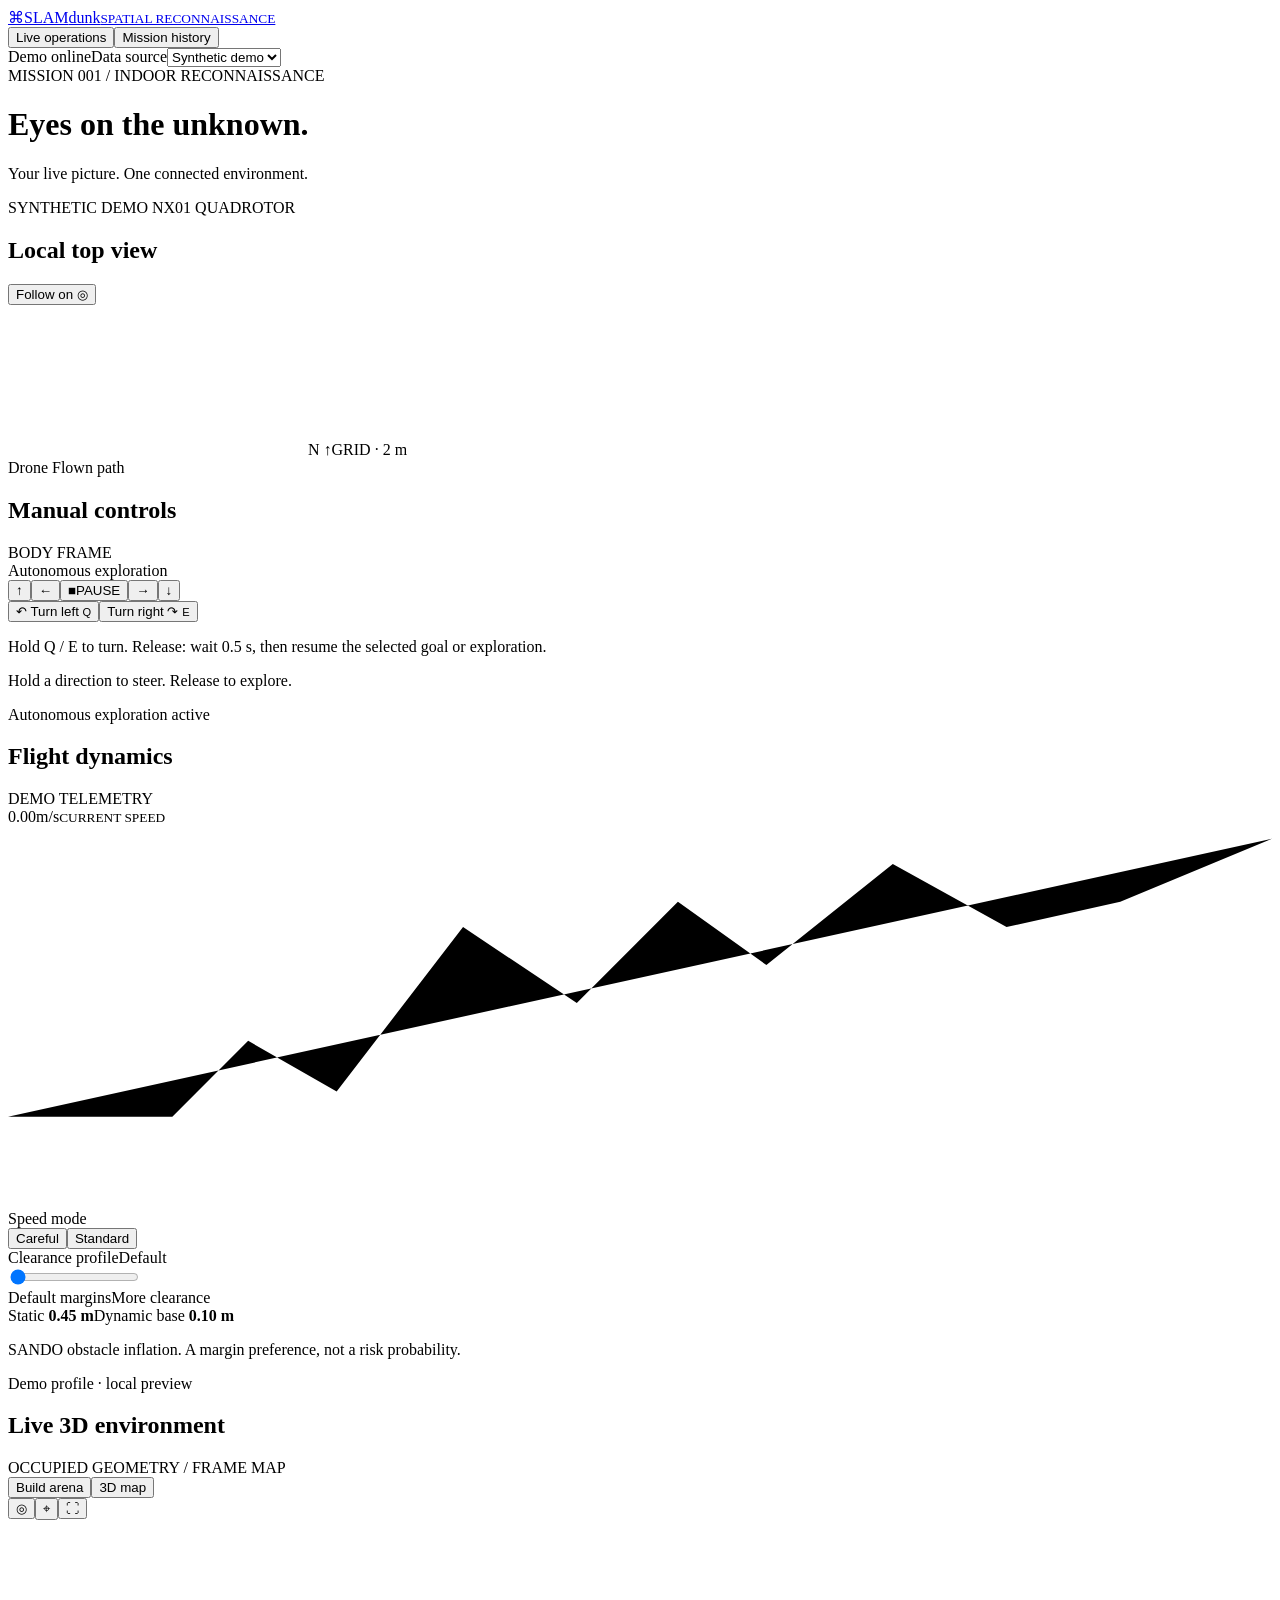
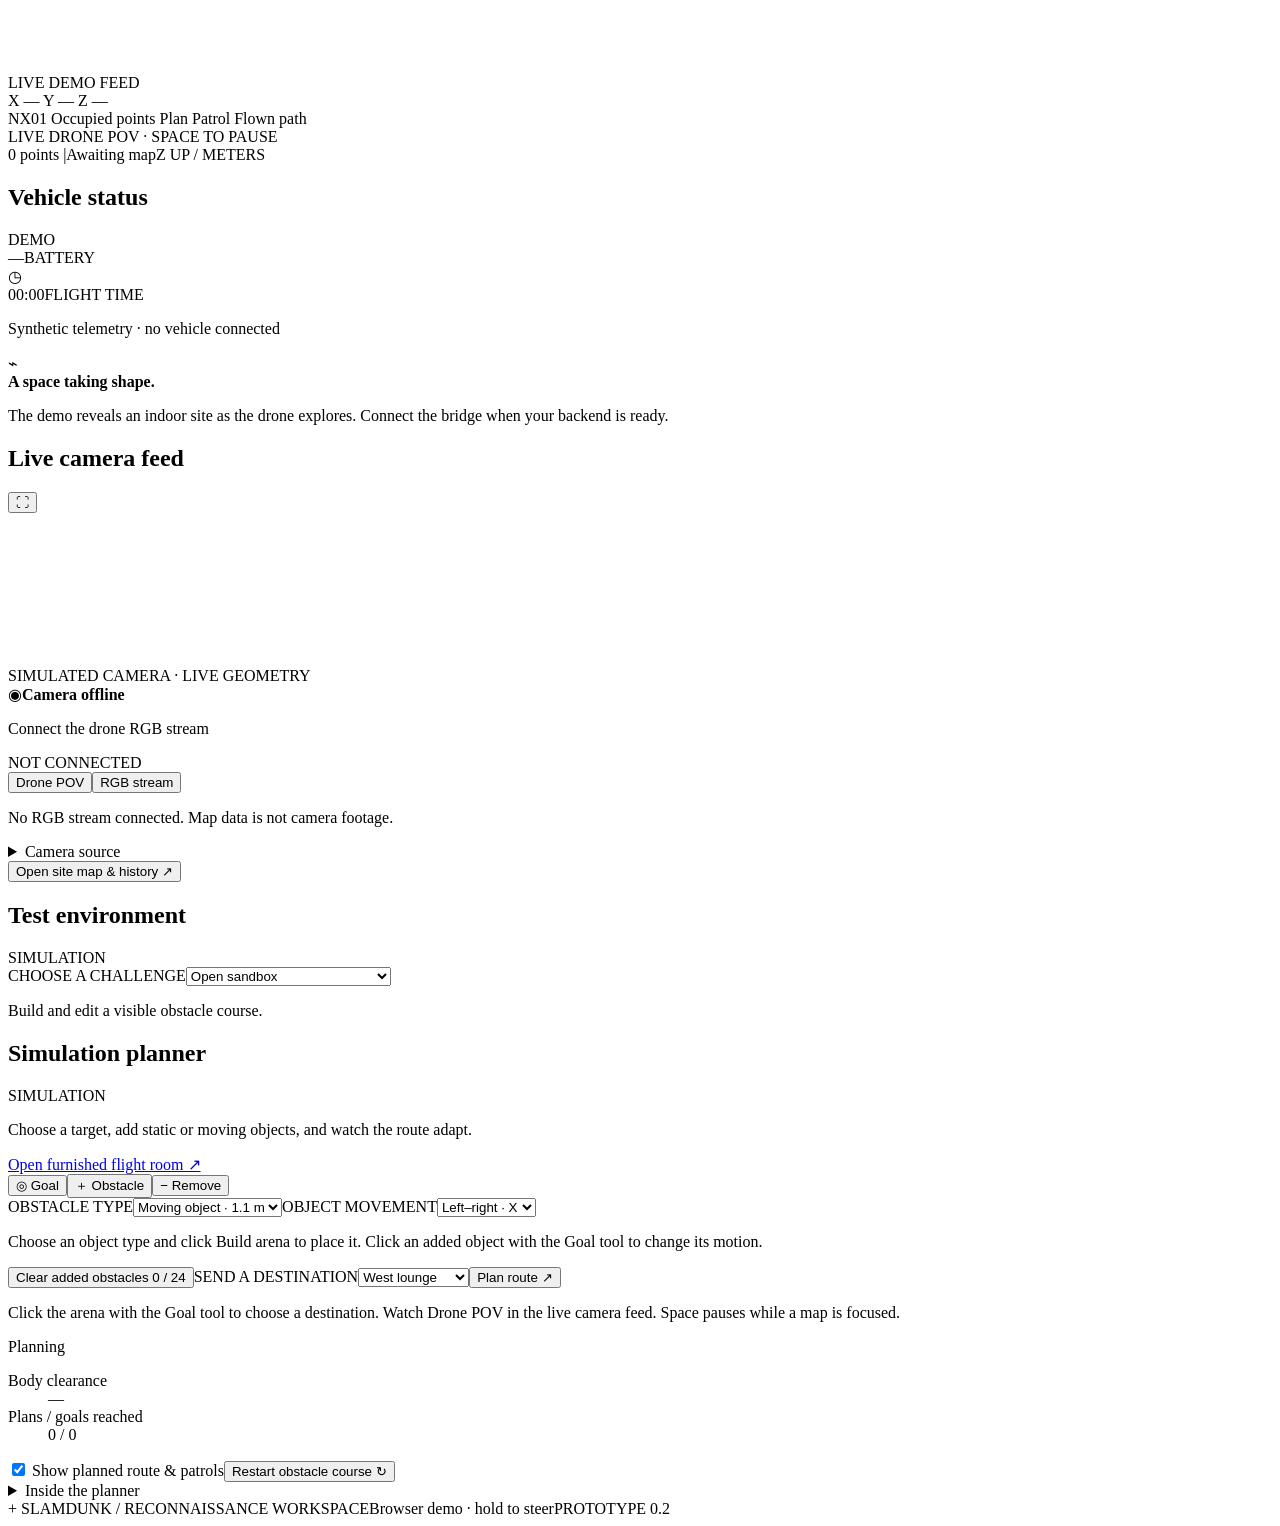
==== commit 22565d81: "Add manual turning with delayed autonomy and preserve clicked goals" ====
--- a/integration/slam_dunk_bridge/slam_dunk_bridge/web/dashboard.html
+++ b/integration/slam_dunk_bridge/slam_dunk_bridge/web/dashboard.html
@@ -20,18 +20,18 @@
   <main id="live-screen" class="live-layout" aria-label="Live operations">
     <aside class="left-column">
       <section class="panel top-panel"><div class="panel-heading"><h2>Local top view</h2><button id="top-follow" class="text-button" aria-pressed="true">Follow on <span>◎</span></button></div><div class="top-canvas-wrap"><canvas id="top-canvas" tabindex="0" aria-label="Overhead map. Click to use the selected goal or obstacle tool; drag to pan; scroll to zoom."></canvas><span class="canvas-corner">N ↑</span><span class="scale-label">GRID · 2 m</span></div><div class="panel-foot"><span><i class="legend-dot coral"></i> Drone</span><span><i class="legend-line"></i> Flown path</span></div></section>
-      <section class="panel controls-panel"><div class="panel-heading"><h2>Manual controls</h2><span class="tiny muted">BODY FRAME</span></div><div class="steering-mode"><span class="lime-dot"></span><span id="exploration-mode">Autonomous exploration</span></div><div class="dpad" role="group" aria-label="Directional movement controls"><button data-direction="forward" class="move forward" aria-label="Move forward">↑</button><button data-direction="left" class="move left" aria-label="Move left">←</button><button id="stop" class="stop" aria-label="Pause exploration"><span aria-hidden="true">&#9632;</span><span id="pause-label">PAUSE</span></button><button data-direction="right" class="move right" aria-label="Move right">→</button><button data-direction="backward" class="move backward" aria-label="Move backward">↓</button></div><p class="control-help" id="control-help">Hold a direction to steer. Release to explore.</p><div id="command-status" class="command-status" role="status" aria-live="polite">Autonomous exploration active</div></section>
+      <section class="panel controls-panel"><div class="panel-heading"><h2>Manual controls</h2><span class="tiny muted">BODY FRAME</span></div><div class="steering-mode"><span class="lime-dot"></span><span id="exploration-mode">Autonomous exploration</span></div><div class="dpad" role="group" aria-label="Directional movement controls"><button data-direction="forward" class="move forward" aria-label="Move forward">↑</button><button data-direction="left" class="move left" aria-label="Move left">←</button><button id="stop" class="stop" aria-label="Pause exploration"><span aria-hidden="true">&#9632;</span><span id="pause-label">PAUSE</span></button><button data-direction="right" class="move right" aria-label="Move right">→</button><button data-direction="backward" class="move backward" aria-label="Move backward">↓</button></div><div class="turn-controls" role="group" aria-label="Turn drone"><button data-direction="turn-left" aria-label="Turn left">↶ Turn left <small>Q</small></button><button data-direction="turn-right" aria-label="Turn right">Turn right ↷ <small>E</small></button></div><p class="microcopy turn-help">Hold Q / E to turn. Release: wait 0.5 s, then resume the selected goal or exploration.</p><p class="control-help" id="control-help">Hold a direction to steer. Release to explore.</p><div id="command-status" class="command-status" role="status" aria-live="polite">Autonomous exploration active</div></section>
       <section class="panel speed-panel"><div class="panel-heading"><h2>Flight dynamics</h2><span class="tiny muted" id="speed-source">DEMO TELEMETRY</span></div><div class="speed-reading"><span id="speed">0.00</span><span class="speed-unit">m/s<small>CURRENT SPEED</small></span><svg viewBox="0 0 100 30" aria-hidden="true"><path d="M0 23 H13 L19 17 L26 21 L36 8 L45 14 L53 6 L60 11 L70 3 L79 8 L88 6 L100 1"/></svg></div><div class="control-row"><span>Speed mode</span><div class="segmented small" role="group" aria-label="Preferred demo speed"><button id="speed-slow" class="selected" aria-pressed="true">Careful</button><button id="speed-standard" aria-pressed="false">Standard</button></div></div><div class="margin-heading"><label for="margin">Clearance profile</label><output id="margin-value" for="margin">Default</output></div><input id="margin" type="range" min="0" max="100" value="0" step="1" aria-describedby="margin-description"><div class="range-labels"><span>Default margins</span><span>More clearance</span></div><div class="margin-values"><span>Static <strong id="static-margin">0.45 m</strong></span><span>Dynamic base <strong id="dynamic-margin">0.10 m</strong></span></div><p id="margin-description" class="microcopy">SANDO obstacle inflation. A margin preference, not a risk probability.</p><span id="profile-status" class="profile-status">Demo profile · local preview</span></section>
     </aside>
 
-    <section class="panel main-viewer" id="main-viewer-panel"><div class="panel-heading viewer-heading"><div><h2 id="viewer-title">Live 3D environment</h2><span class="tiny muted"><span id="viewer-kind">OCCUPIED GEOMETRY</span> <span class="slash">/</span> FRAME <span id="frame">MAP</span></span></div><div class="viewer-toolbar"><div class="segmented small" id="simulation-views" role="group" aria-label="Simulation view"><button id="view-pov" aria-pressed="false">Drone POV</button><button id="view-arena" aria-pressed="false">Build arena</button><button id="view-map" class="selected" aria-pressed="true">3D map</button></div><button id="main-follow" class="icon-button active" aria-pressed="true" title="Follow drone" aria-label="Follow drone">◎</button><button id="main-fit" class="icon-button" title="Fit map" aria-label="Fit main map">⌖</button><button id="main-fullscreen" class="icon-button" title="Expand viewer" aria-label="Expand main viewer">⛶</button></div></div><div class="main-canvas-wrap" id="main-canvas-wrap"><canvas id="pov-canvas" tabindex="0" aria-label="Synthetic first-person drone view rendered from the obstacle simulation"></canvas><div id="pov-label" class="pov-label">SIMULATED CAMERA · LIVE GEOMETRY</div><canvas id="main-canvas" tabindex="0" aria-label="Interactive three dimensional map. Drag to orbit; shift drag to pan; scroll to zoom. Arrow keys orbit when focused."></canvas><div class="scene-chip"><i></i><span id="scene-state">LIVE DEMO FEED</span></div><div class="coordinate-chip" id="coordinates">X — <span>Y —</span> Z —</div><div id="empty-state" class="empty-state" hidden><span>◎</span><h3>Waiting for geometry</h3><p>Map and drone updates will appear here.</p></div><div class="scene-legend"><span><i class="legend-dot coral"></i> NX01</span><span><i class="legend-dot mint"></i> Occupied points</span><span><i class="legend-dot" style="background:#78dbea"></i> Plan</span><span><i class="legend-dot" style="background:#ffbd6b"></i> Patrol</span><span><i class="legend-line"></i> Flown path</span></div><div class="orbit-hint" id="viewer-hint">LIVE DRONE POV · SPACE TO PAUSE</div></div><div class="viewer-footer"><span><i class="lime-dot"></i> <span id="point-count">0</span> points <span class="footer-divider">|</span><span id="map-freshness">Awaiting map</span></span><span class="tiny">Z UP <span class="slash">/</span> METERS</span></div></section>
+    <div class="center-column"><section class="panel main-viewer" id="main-viewer-panel"><div class="panel-heading viewer-heading"><div><h2 id="viewer-title">Live 3D environment</h2><span class="tiny muted"><span id="viewer-kind">OCCUPIED GEOMETRY</span> <span class="slash">/</span> FRAME <span id="frame">MAP</span></span></div><div class="viewer-toolbar"><div class="segmented small" id="simulation-views" role="group" aria-label="Simulation view"><button id="view-arena" aria-pressed="false">Build arena</button><button id="view-map" class="selected" aria-pressed="true">3D map</button></div><button id="main-follow" class="icon-button active" aria-pressed="true" title="Follow drone" aria-label="Follow drone">◎</button><button id="main-fit" class="icon-button" title="Fit map" aria-label="Fit main map">⌖</button><button id="main-fullscreen" class="icon-button" title="Expand viewer" aria-label="Expand main viewer">⛶</button></div></div><div class="main-canvas-wrap" id="main-canvas-wrap"><canvas id="main-canvas" tabindex="0" aria-label="Interactive three dimensional map. Drag to orbit; shift drag to pan; scroll to zoom. Arrow keys orbit when focused."></canvas><div class="scene-chip"><i></i><span id="scene-state">LIVE DEMO FEED</span></div><div class="coordinate-chip" id="coordinates">X — <span>Y —</span> Z —</div><div id="empty-state" class="empty-state" hidden><span>◎</span><h3>Waiting for geometry</h3><p>Map and drone updates will appear here.</p></div><div class="scene-legend"><span><i class="legend-dot coral"></i> NX01</span><span><i class="legend-dot mint"></i> Occupied points</span><span><i class="legend-dot" style="background:#78dbea"></i> Plan</span><span><i class="legend-dot" style="background:#ffbd6b"></i> Patrol</span><span><i class="legend-line"></i> Flown path</span></div><div class="orbit-hint" id="viewer-hint">LIVE DRONE POV · SPACE TO PAUSE</div></div><div class="viewer-footer"><span><i class="lime-dot"></i> <span id="point-count">0</span> points <span class="footer-divider">|</span><span id="map-freshness">Awaiting map</span></span><span class="tiny">Z UP <span class="slash">/</span> METERS</span></div></section><div class="mission-info"><section class="panel vehicle-panel"><div class="panel-heading"><h2>Vehicle status</h2><span class="vehicle-indicator" id="vehicle-status">DEMO</span></div><div class="battery-row"><span class="battery-icon" aria-hidden="true"><i id="battery-fill"></i></span><div><span class="metric" id="battery">—</span><span class="metric-caption">BATTERY</span></div></div><div class="vehicle-divider"></div><div class="flight-row"><span class="clock-icon" aria-hidden="true">◷</span><div><span class="metric time-metric" id="flight-time">00:00</span><span class="metric-caption">FLIGHT TIME</span></div></div><p class="microcopy" id="vehicle-note">Synthetic telemetry · no vehicle connected</p></section><section class="connection-note"><span class="note-icon">⌁</span><div><strong id="data-title">A space taking shape.</strong><p id="data-note">The demo reveals an indoor site as the drone explores. Connect the bridge when your backend is ready.</p></div></section></div></div>
 
-    <aside class="right-column">
+    <aside class="right-column"><section class="panel camera-panel"><div class="panel-heading"><h2>Live camera feed</h2><button id="camera-fullscreen" class="icon-button" aria-label="Expand drone camera">&#9974;</button></div><div class="camera-view" id="camera-view"><canvas id="pov-canvas" tabindex="0" aria-label="Synthetic first-person drone view rendered from the obstacle simulation"></canvas><div id="pov-label" class="pov-label">SIMULATED CAMERA · LIVE GEOMETRY</div><img id="camera-image" alt="Drone RGB camera stream" hidden><div id="camera-empty" class="camera-empty"><span aria-hidden="true">&#9673;</span><strong>Camera offline</strong><p>Connect the drone RGB stream</p></div><span id="camera-state" class="camera-state" role="status">NOT CONNECTED</span></div><div class="camera-modes segmented small" role="group" aria-label="Camera view"><button id="view-pov" aria-pressed="false">Drone POV</button><button id="view-rgb" aria-pressed="false">RGB stream</button></div><p id="camera-note" class="camera-note">No RGB stream connected. Map data is not camera footage.</p><details class="camera-config"><summary>Camera source</summary><form id="camera-form"><label for="camera-url">RGB stream URL</label><input id="camera-url" type="url" placeholder="http://robot:8081/stream?topic=..." maxlength="2048"><div><button id="camera-connect" type="submit">Connect feed</button><button id="camera-disconnect" type="button">Disconnect</button></div></form></details><button id="open-history" class="wide-link">Open site map &amp; history <span>&#8599;</span></button></section>
       <section class="panel environment-panel" id="environment-panel"><div class="panel-heading"><h2>Test environment</h2><span class="badge demo-badge">SIMULATION</span></div><div class="planner-content"><label for="environment" class="tiny muted">CHOOSE A CHALLENGE</label><select id="environment"><option value="sandbox">Open sandbox</option><option value="A">Unknown A · passages</option><option value="B">Unknown B · warehouse</option><option value="C">Unknown C · moving obstacles</option></select><p id="environment-challenge" class="microcopy">Build and edit a visible obstacle course.</p><div id="unknown-controls" hidden><button id="begin-exploration" class="lab-primary">Begin exploration ▶</button><div class="planner-status" id="survey-status" role="status">Unknown map · waiting to begin</div><dl class="planner-metrics"><div><dt>Observed area</dt><dd id="survey-area">0 m²</dd></div><div><dt>Test bounds observed</dt><dd id="survey-coverage">0%</dd></div><div><dt>Frontier cells</dt><dd id="survey-frontiers">0</dd></div><div><dt>Range scans</dt><dd id="survey-scans">0</dd></div></dl><div class="survey-progress"><i id="survey-progress"></i></div><p class="microcopy">Dark space is unknown. Mint tiles show observed free space; points show sensed obstacles. Only sensed moving objects appear. Click observed free space in the top view to guide the drone.</p><button id="reset-survey" class="wide-link">Reset this environment ↻</button><p class="microcopy">Browser range-sensor simulation · 4.5 m range. Surveyed space is retained for this run; historical moving-object hits can remain in History.</p></div></div></section>
-      <section class="panel planner-panel" id="planner-panel"><div class="panel-heading"><h2>Simulation planner</h2><span class="badge demo-badge">SIMULATION</span></div><div class="planner-content"><p class="planner-intro">Choose a target, add static or moving objects, and watch the route adapt.</p><a class="wide-link" href="/flight-room.html">Open furnished flight room ↗</a><div class="editor-tools" role="group" aria-label="Arena editing tool"><button id="tool-goal" class="selected" aria-pressed="true">◎ Goal</button><button id="tool-add" aria-pressed="false">＋ Obstacle</button><button id="tool-remove" aria-pressed="false">− Remove</button></div><label for="obstacle-kind" class="tiny muted">OBSTACLE TYPE</label><select id="obstacle-kind"><option value="moving">Moving object · 1.1 m</option><option value="crate">Crate · 1.1 × 1.1 m</option><option value="barrier">Barrier · 3 × 0.6 m</option></select><label for="movement-axis" class="tiny muted">OBJECT MOVEMENT</label><select id="movement-axis"><option value="x">Left–right · X</option><option value="y">Up–down · Y</option></select><p class="microcopy" id="editor-help">Choose an object type and click Build arena to place it. Click an added object with the Goal tool to change its motion.</p><div id="selected-object" hidden><strong id="selected-object-label">Selected object</strong><div class="editor-tools"><button id="selected-motion-x">Move X ↔</button><button id="selected-motion-y">Move Y ↕</button><button id="deselect-object" aria-label="Deselect object">×</button></div></div><button id="clear-obstacles" class="wide-link">Clear added obstacles <span id="obstacle-count">0 / 24</span></button><label for="mission-goal" class="tiny muted">SEND A DESTINATION</label><select id="mission-goal"><option value="1">West lounge</option><option value="2">North passage</option><option value="3">East workshop</option><option value="4">South storage</option><option value="5">South passage</option></select><button id="send-goal" class="lab-primary">Plan route ↗</button><p class="microcopy">Click the arena with the Goal tool to choose a destination. Switch to Drone POV to ride along. Space pauses while a map is focused.</p><div class="planner-status" id="planner-status" role="status">Planning</div><dl class="planner-metrics"><div><dt>Body clearance</dt><dd id="planner-clearance">—</dd></div><div><dt>Plans / goals reached</dt><dd id="planner-count">0 / 0</dd></div></dl><label class="planner-toggle"><input id="show-plan" type="checkbox" checked> Show planned route &amp; patrols</label><button id="reset-lab" class="wide-link">Restart obstacle course <span>↻</span></button><details class="planner-math"><summary>Inside the planner</summary><p>Inflated A* finds a spatial route. Cubic segments use p(u) = p₀ + (3u² − 2u³)Δp, with duration bounded by velocity, acceleration and jerk. Swept checks preview moving obstacles 0.7 s ahead. Synthetic patrols yield when the vehicle enters their clearance boundary.</p><p>SANDO math approximation in 2D at flight altitude. Stop-to-stop segments have acceleration discontinuities at joins. This browser does not run the ROS/Gurobi optimizer.</p></details></div></section>
-      <section class="panel exploration-panel" id="exploration-panel" hidden><div class="panel-heading"><h2>Live exploration</h2><span class="tiny muted" id="exploration-state">WAITING</span></div><div class="planner-content"><p id="exploration-reason" class="microcopy"></p><dl class="planner-metrics"><div><dt>Frontier cells</dt><dd id="exploration-frontiers">?</dd></div><div><dt>Reachable cells</dt><dd id="exploration-reachable">?</dd></div><div><dt>Unknown voxels</dt><dd id="exploration-unknown">?</dd></div></dl><p id="exploration-scope" class="microcopy"></p></div></section><section class="panel camera-panel"><div class="panel-heading"><h2>Drone camera</h2><button id="camera-fullscreen" class="icon-button" aria-label="Expand drone camera">&#9974;</button></div><div class="camera-view" id="camera-view"><img id="camera-image" alt="Drone RGB camera stream" hidden><div id="camera-empty" class="camera-empty"><span aria-hidden="true">&#9673;</span><strong>Camera offline</strong><p>Connect the drone RGB stream</p></div><span id="camera-state" class="camera-state" role="status">NOT CONNECTED</span></div><p id="camera-note" class="camera-note">No RGB stream connected. Map data is not camera footage.</p><details class="camera-config"><summary>Camera source</summary><form id="camera-form"><label for="camera-url">RGB stream URL</label><input id="camera-url" type="url" placeholder="http://robot:8081/stream?topic=..." maxlength="2048"><div><button id="camera-connect" type="submit">Connect feed</button><button id="camera-disconnect" type="button">Disconnect</button></div></form></details><button id="open-history" class="wide-link">Open site map &amp; history <span>&#8599;</span></button></section>
-      <section class="panel vehicle-panel"><div class="panel-heading"><h2>Vehicle status</h2><span class="vehicle-indicator" id="vehicle-status">DEMO</span></div><div class="battery-row"><span class="battery-icon" aria-hidden="true"><i id="battery-fill"></i></span><div><span class="metric" id="battery">—</span><span class="metric-caption">BATTERY</span></div></div><div class="vehicle-divider"></div><div class="flight-row"><span class="clock-icon" aria-hidden="true">◷</span><div><span class="metric time-metric" id="flight-time">00:00</span><span class="metric-caption">FLIGHT TIME</span></div></div><p class="microcopy" id="vehicle-note">Synthetic telemetry · no vehicle connected</p></section>
-      <section class="connection-note"><span class="note-icon">⌁</span><div><strong id="data-title">A space taking shape.</strong><p id="data-note">The demo reveals an indoor site as the drone explores. Connect the bridge when your backend is ready.</p></div></section>
+      <section class="panel planner-panel" id="planner-panel"><div class="panel-heading"><h2>Simulation planner</h2><span class="badge demo-badge">SIMULATION</span></div><div class="planner-content"><p class="planner-intro">Choose a target, add static or moving objects, and watch the route adapt.</p><a class="wide-link" href="/flight-room.html">Open furnished flight room ↗</a><div class="editor-tools" role="group" aria-label="Arena editing tool"><button id="tool-goal" class="selected" aria-pressed="true">◎ Goal</button><button id="tool-add" aria-pressed="false">＋ Obstacle</button><button id="tool-remove" aria-pressed="false">− Remove</button></div><label for="obstacle-kind" class="tiny muted">OBSTACLE TYPE</label><select id="obstacle-kind"><option value="moving">Moving object · 1.1 m</option><option value="crate">Crate · 1.1 × 1.1 m</option><option value="barrier">Barrier · 3 × 0.6 m</option></select><label for="movement-axis" class="tiny muted">OBJECT MOVEMENT</label><select id="movement-axis"><option value="x">Left–right · X</option><option value="y">Up–down · Y</option></select><p class="microcopy" id="editor-help">Choose an object type and click Build arena to place it. Click an added object with the Goal tool to change its motion.</p><div id="selected-object" hidden><strong id="selected-object-label">Selected object</strong><div class="editor-tools"><button id="selected-motion-x">Move X ↔</button><button id="selected-motion-y">Move Y ↕</button><button id="deselect-object" aria-label="Deselect object">×</button></div></div><button id="clear-obstacles" class="wide-link">Clear added obstacles <span id="obstacle-count">0 / 24</span></button><label for="mission-goal" class="tiny muted">SEND A DESTINATION</label><select id="mission-goal"><option value="1">West lounge</option><option value="2">North passage</option><option value="3">East workshop</option><option value="4">South storage</option><option value="5">South passage</option></select><button id="send-goal" class="lab-primary">Plan route ↗</button><p class="microcopy">Click the arena with the Goal tool to choose a destination. Watch Drone POV in the live camera feed. Space pauses while a map is focused.</p><div class="planner-status" id="planner-status" role="status">Planning</div><dl class="planner-metrics"><div><dt>Body clearance</dt><dd id="planner-clearance">—</dd></div><div><dt>Plans / goals reached</dt><dd id="planner-count">0 / 0</dd></div></dl><label class="planner-toggle"><input id="show-plan" type="checkbox" checked> Show planned route &amp; patrols</label><button id="reset-lab" class="wide-link">Restart obstacle course <span>↻</span></button><details class="planner-math"><summary>Inside the planner</summary><p>Inflated A* finds a spatial route. Cubic segments use p(u) = p₀ + (3u² − 2u³)Δp, with duration bounded by velocity, acceleration and jerk. Swept checks preview moving obstacles 0.7 s ahead. Synthetic patrols yield when the vehicle enters their clearance boundary.</p><p>SANDO math approximation in 2D at flight altitude. Stop-to-stop segments have acceleration discontinuities at joins. This browser does not run the ROS/Gurobi optimizer.</p></details></div></section>
+      <section class="panel exploration-panel" id="exploration-panel" hidden><div class="panel-heading"><h2>Live exploration</h2><span class="tiny muted" id="exploration-state">WAITING</span></div><div class="planner-content"><p id="exploration-reason" class="microcopy"></p><dl class="planner-metrics"><div><dt>Frontier cells</dt><dd id="exploration-frontiers">?</dd></div><div><dt>Reachable cells</dt><dd id="exploration-reachable">?</dd></div><div><dt>Unknown voxels</dt><dd id="exploration-unknown">?</dd></div></dl><p id="exploration-scope" class="microcopy"></p></div></section>
+
+
     </aside>
   </main>
 
